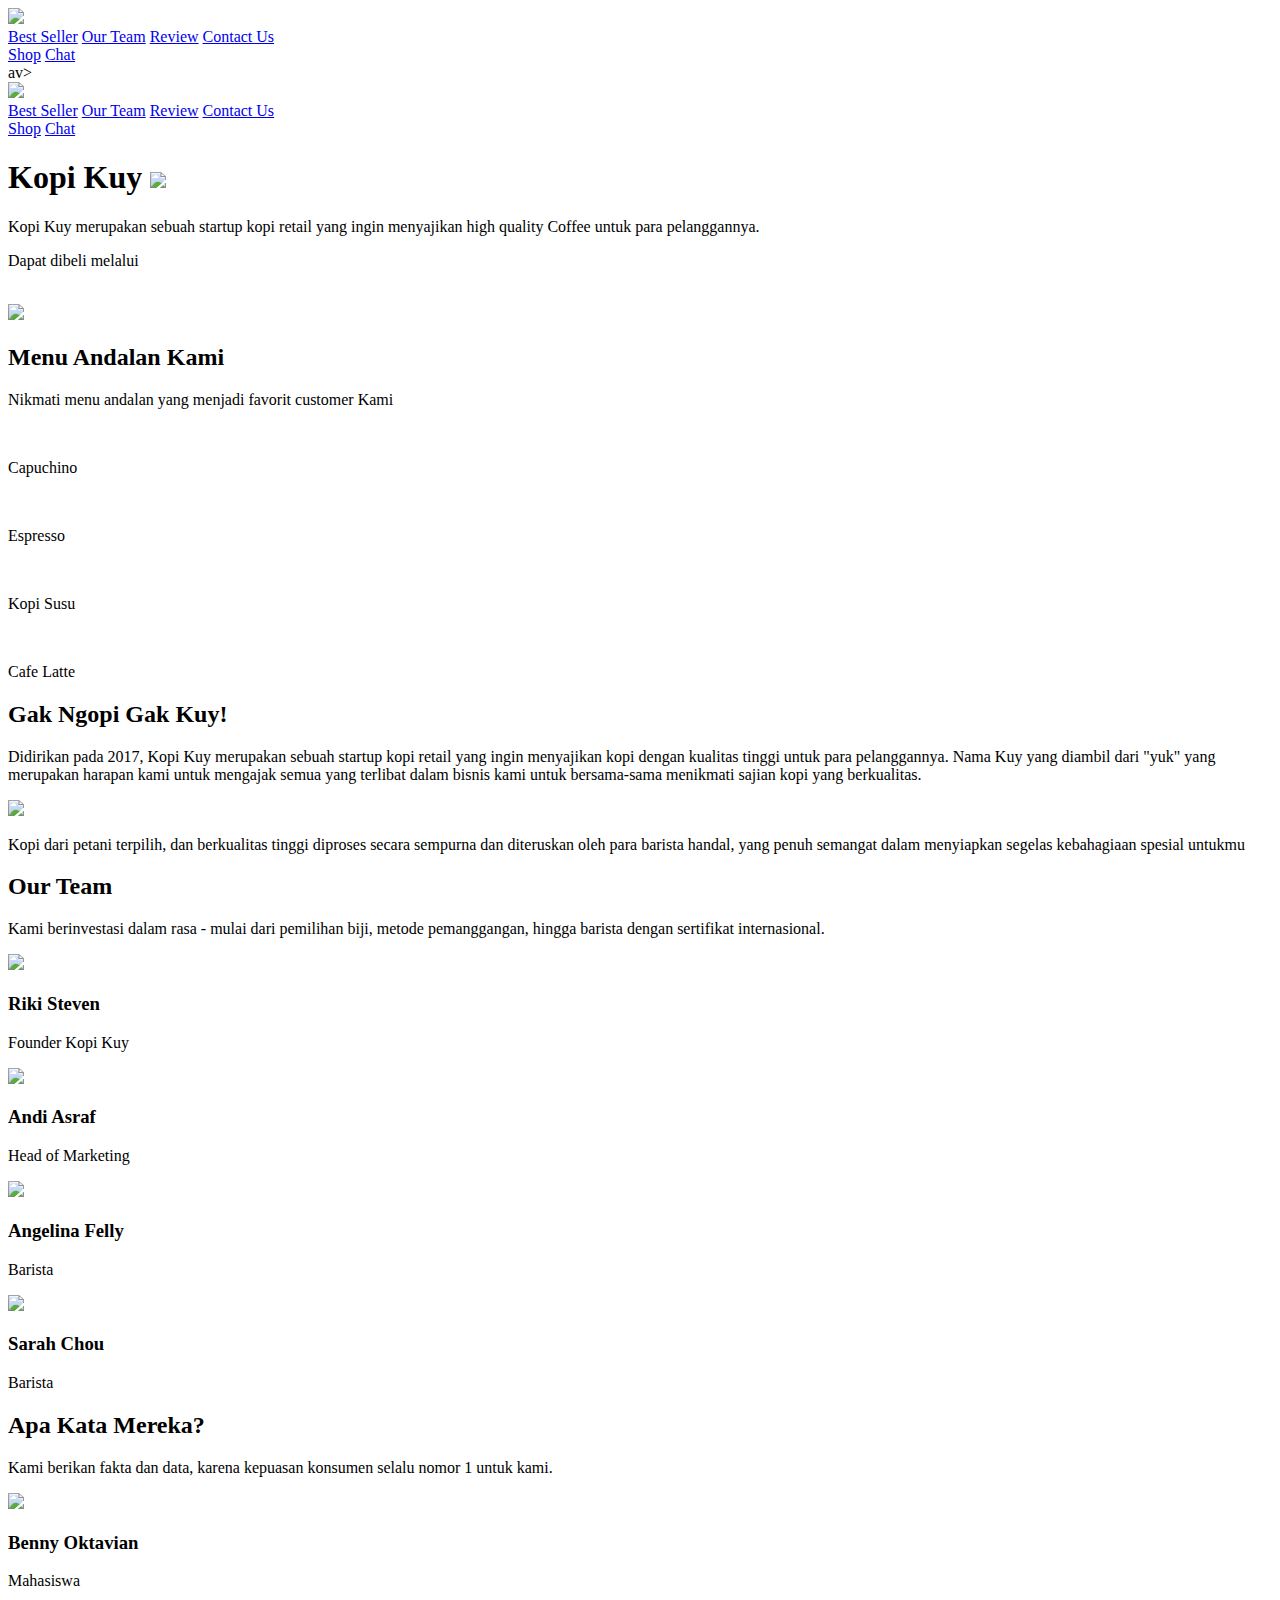
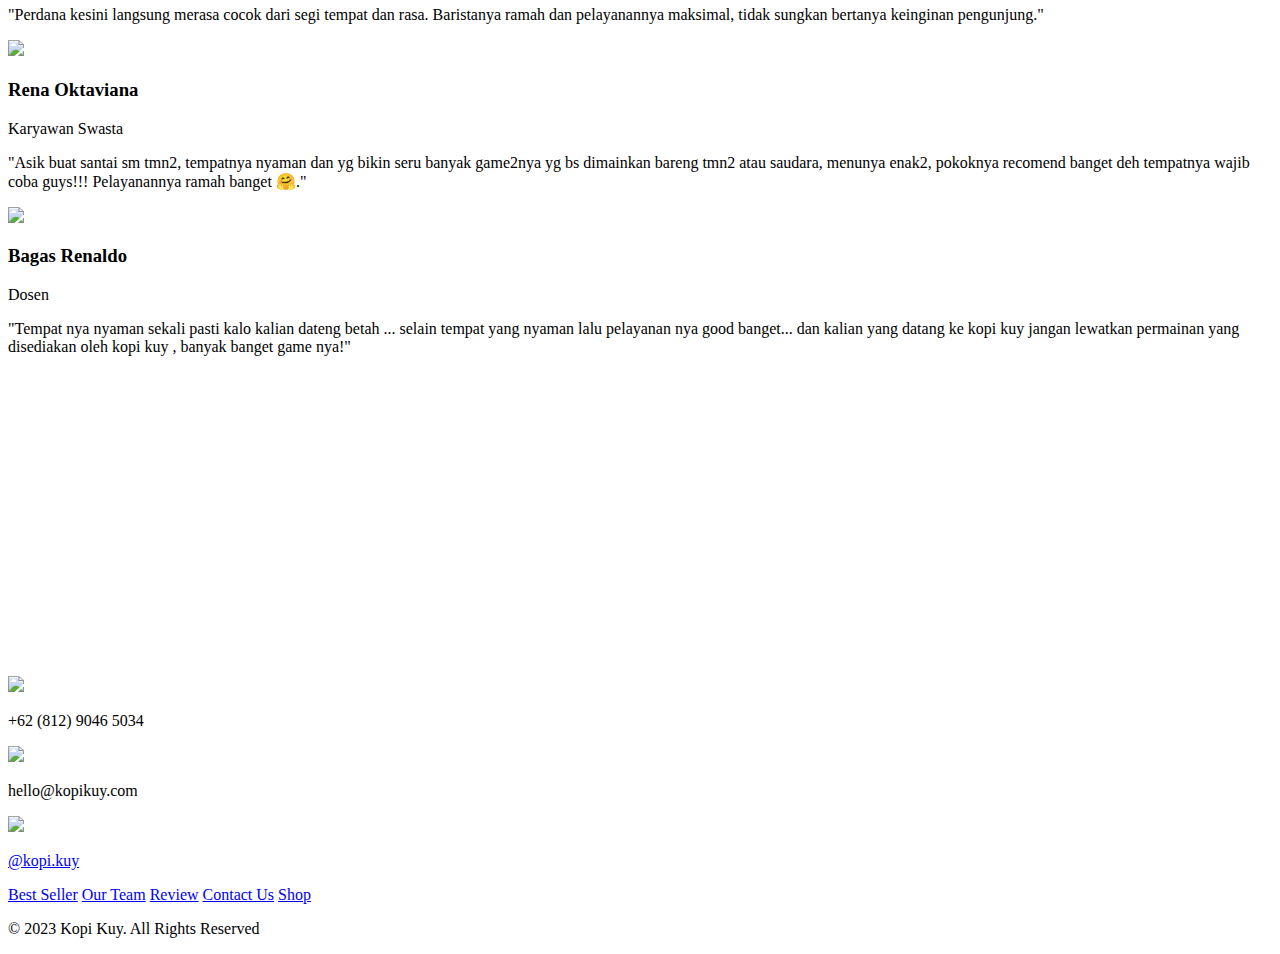
==== index.html @ 54df1206 "Add files via upload" ====
<!DOCTYPE html>
<html lang="id">

<head>
    <meta charset="UTF-8">
    <meta http-equiv="X-UA-Compatible" content="IE=edge">
    <meta name="viewport" content="width=device-width, initial-scale=1.0">
    <link rel="shortcut icon" href="images/favicon.ico" type="image/x-icon">
    <title>Website Kopi Kuy</title>
    <link rel="stylesheet" href="css/style.css">
</head>

<body>
  <div class=""
    <nav>
        <div class="row">
            <img class="logo" src="images/logo/logo_kuy.png">
            <div class="navigasi">
                <a href="#best-seller">Best Seller</a>
                <a href="#our-team">Our Team</a>
                <a href="#review">Review</a>
                <a href="#contact-us">Contact Us</a>
            </div>
            <a class="shop" href="produk.html">Shop</a>
            <a class="chat" href="https://wa.me/nomor_hp_anda_pakai_62" target="_blank">Chat</a>
        </div>
    </nav>
    
</body>
av>

        <div class="row">

            <img class="logo" src="images/logo/logo_kuy.png">
            <div class="navigasi">
                <a href="#best-seller">Best Seller</a>
                <a href="#our-team">Our Team</a>
                <a href="#review">Review</a>
                <a href="#contact-us">Contact Us</a>
            </div>
            <a class="shop" href="produk.html">Shop</a>
            <a class="chat" href="https://wa.me/6281290465033" target="_blank">Chat</a>
        </div>
    </nav>

    <header>
        <div class="row">
            <div class="col-kiri">
                <h1 class="judul-header">Kopi Kuy <img src="images/icon/icon_kopi.svg"></h1>

                <p class="subjudul-header">Kopi Kuy merupakan sebuah startup kopi retail yang ingin menyajikan high
                    quality Coffee untuk para pelanggannya.</p>
                <p class="dapat-dibeli">Dapat dibeli melalui</p>

                <div class="olshop">
                    <img src="images/logo/logo_bukalapak.png" alt="">
                    <img src="images/logo/logo_tokopedia.png" alt="">
                    <img src="images/logo/logo_shopee.png" alt="">
                </div>
            </div>

            <img class="col-kanan" src="images/header/header1.png">
        </div>
    </header>

    <section id="best-seller" class="best-seller">
        <h2 class="judul-best-seller">Menu Andalan Kami</h2>
        <p class="subjudul-best-seller">Nikmati menu andalan yang menjadi favorit customer Kami</p>

        <div class="row">
            <div class="col-produk">
                <img src="images/produk/product_capuchino.jpg" alt="">
                <p class="nama-produk">Capuchino</p>
            </div>
            <div class="col-produk">
                <img src="images/produk/product_espresso.jpg" alt="">
                <p class="nama-produk">Espresso</p>
            </div>
            <div class="col-produk">
                <img src="images/produk/product_kopi_susu.jpg" alt="">
                <p class="nama-produk">Kopi Susu</p>
            </div>
            <div class="col-produk">
                <img src="images/produk/product_latte.jpg" alt="">
                <p class="nama-produk">Cafe Latte</p>
            </div>
        </div>
    </section>

    <section id="about-us" class="about-us">
        <h2 class="judul-about-us">Gak Ngopi Gak Kuy!</h2>
        <p class="tentang-about-us">
            Didirikan pada 2017, Kopi Kuy merupakan sebuah startup kopi retail yang ingin menyajikan kopi
            dengan kualitas tinggi
            untuk para pelanggannya. Nama Kuy yang diambil dari "yuk" yang merupakan harapan kami untuk
            mengajak semua yang terlibat dalam bisnis kami untuk bersama-sama menikmati sajian kopi yang
            berkualitas.
        </p>
        <img src="images/aset_kopi_jumbo.png">
        <p class="penjelasan-about-us">
            Kopi dari petani terpilih, dan berkualitas tinggi diproses secara sempurna dan diteruskan
            oleh para barista handal,
            yang penuh semangat dalam menyiapkan segelas kebahagiaan spesial untukmu
        </p>
    </section>

    <section class="our-team" id="our-team">
        <h2 class="judul-team">Our Team</h2>
        <p class="subjudul-team">Kami berinvestasi dalam rasa - mulai dari pemilihan biji, metode pemanggangan,
            hingga barista dengan sertifikat internasional. </p>

        <div class="row">
            <div class="col-team">
                <img src="images/team/team1.jpg">
                <h3>Riki Steven</h3>
                <p>Founder Kopi Kuy</p>
            </div>
            <div class="col-team">
                <img src="images/team/team2.jpg">
                <h3>Andi Asraf</h3>
                <p>Head of Marketing</p>
            </div>

            <div class="col-team">
                <img src="images/team/team3.jpg">
                <h3>Angelina Felly</h3>
                <p>Barista</p>
            </div>

            <div class="col-team">
                <img src="images/team/team4.jpg">
                <h3>Sarah Chou</h3>
                <p>Barista</p>
            </div>
        </div>
    </section>

    <section id="review" class="review">
        <h2 class="judul-review">Apa Kata Mereka?</h2>

        <p class="subjudul-review">Kami berikan fakta dan data, karena kepuasan konsumen selalu nomor 1 untuk kami.</p>

        <div class="row">
            <div class="col-review ">
                <div class="profile">
                    <img src="images/customer/customer1.jpg">
                    <div class="nama-profile">
                        <h3>Benny Oktavian</h3>
                        <p>Mahasiswa</p>
                    </div>
                </div>
                <p class="testimoni">"Perdana kesini langsung merasa cocok dari segi tempat dan rasa. Baristanya ramah
                    dan pelayanannya maksimal, tidak sungkan bertanya keinginan pengunjung."</p>
            </div>
            <div class="col-review">
                <div class="profile">
                    <img src="images/customer/customer2.jpg">
                    <div class="nama-profile">
                        <h3>Rena Oktaviana</h3>
                        <p>Karyawan Swasta</p>
                    </div>
                </div>
                <p class="testimoni">"Asik buat santai sm tmn2, tempatnya nyaman dan yg bikin seru banyak game2nya yg bs
                    dimainkan bareng tmn2 atau saudara, menunya enak2, pokoknya recomend banget deh
                    tempatnya wajib coba guys!!! Pelayanannya ramah banget 🤗."</p>
            </div>
            <div class="col-review">
                <div class="profile">
                    <img src="images/customer/customer3.jpg">
                    <div class="nama-profile">
                        <h3>Bagas Renaldo</h3>
                        <p>Dosen</p>
                    </div>
                </div>
                <p class="testimoni">"Tempat nya nyaman sekali pasti kalo kalian dateng betah ... selain tempat yang
                    nyaman lalu pelayanan nya good banget... dan kalian yang datang ke kopi kuy jangan
                    lewatkan permainan yang disediakan oleh kopi kuy , banyak banget game nya!"</p>
            </div>
        </div>
    </section>

    <section class="contact-us" id="contact-us">
        <iframe
            src="https://www.google.com/maps/embed?pb=!1m14!1m8!1m3!1d7932.741866032694!2d106.668581!3d-6.214715!3m2!1i1024!2i768!4f13.1!3m3!1m2!1s0x2e69f9912c7f297b%3A0xe5a3a671dae861ab!2sKopi%20kuy!5e0!3m2!1sid!2sid!4v1680617229460!5m2!1sid!2sid"
            width="100%" height="300" style="border:0;" allowfullscreen="" loading="lazy"
            referrerpolicy="no-referrer-when-downgrade"></iframe>
        <div class="row">
            <div class="col-kontak">
                <img src="images/icon/icon_phone.png">
                <p>+62 (812) 9046 5034</p>
            </div>
            <div class="col-kontak">
                <img src="images/icon/icon_mail.png">
                <p>hello@kopikuy.com</p>
            </div>
            <div class="col-kontak">
                <img src="images/icon/icon_instagram.png">
                <a href="https://instagram.com" role="button">
                    <p>@kopi.kuy</p>
                </a>
            </div>
        </div>
    </section>

    <footer>
        <div class="row">
            <div class="navigasi">
                <a href="#best-seller">Best Seller</a>
                <a href="#our-team">Our Team</a>
                <a href="#review">Review</a>
                <a href="#contact-us">Contact Us</a>
                <a href="produk.html">Shop</a>
            </div>
            <p class="copyright">© 2023 Kopi Kuy. All Rights Reserved</p>
        </div>
    </footer>



</html>
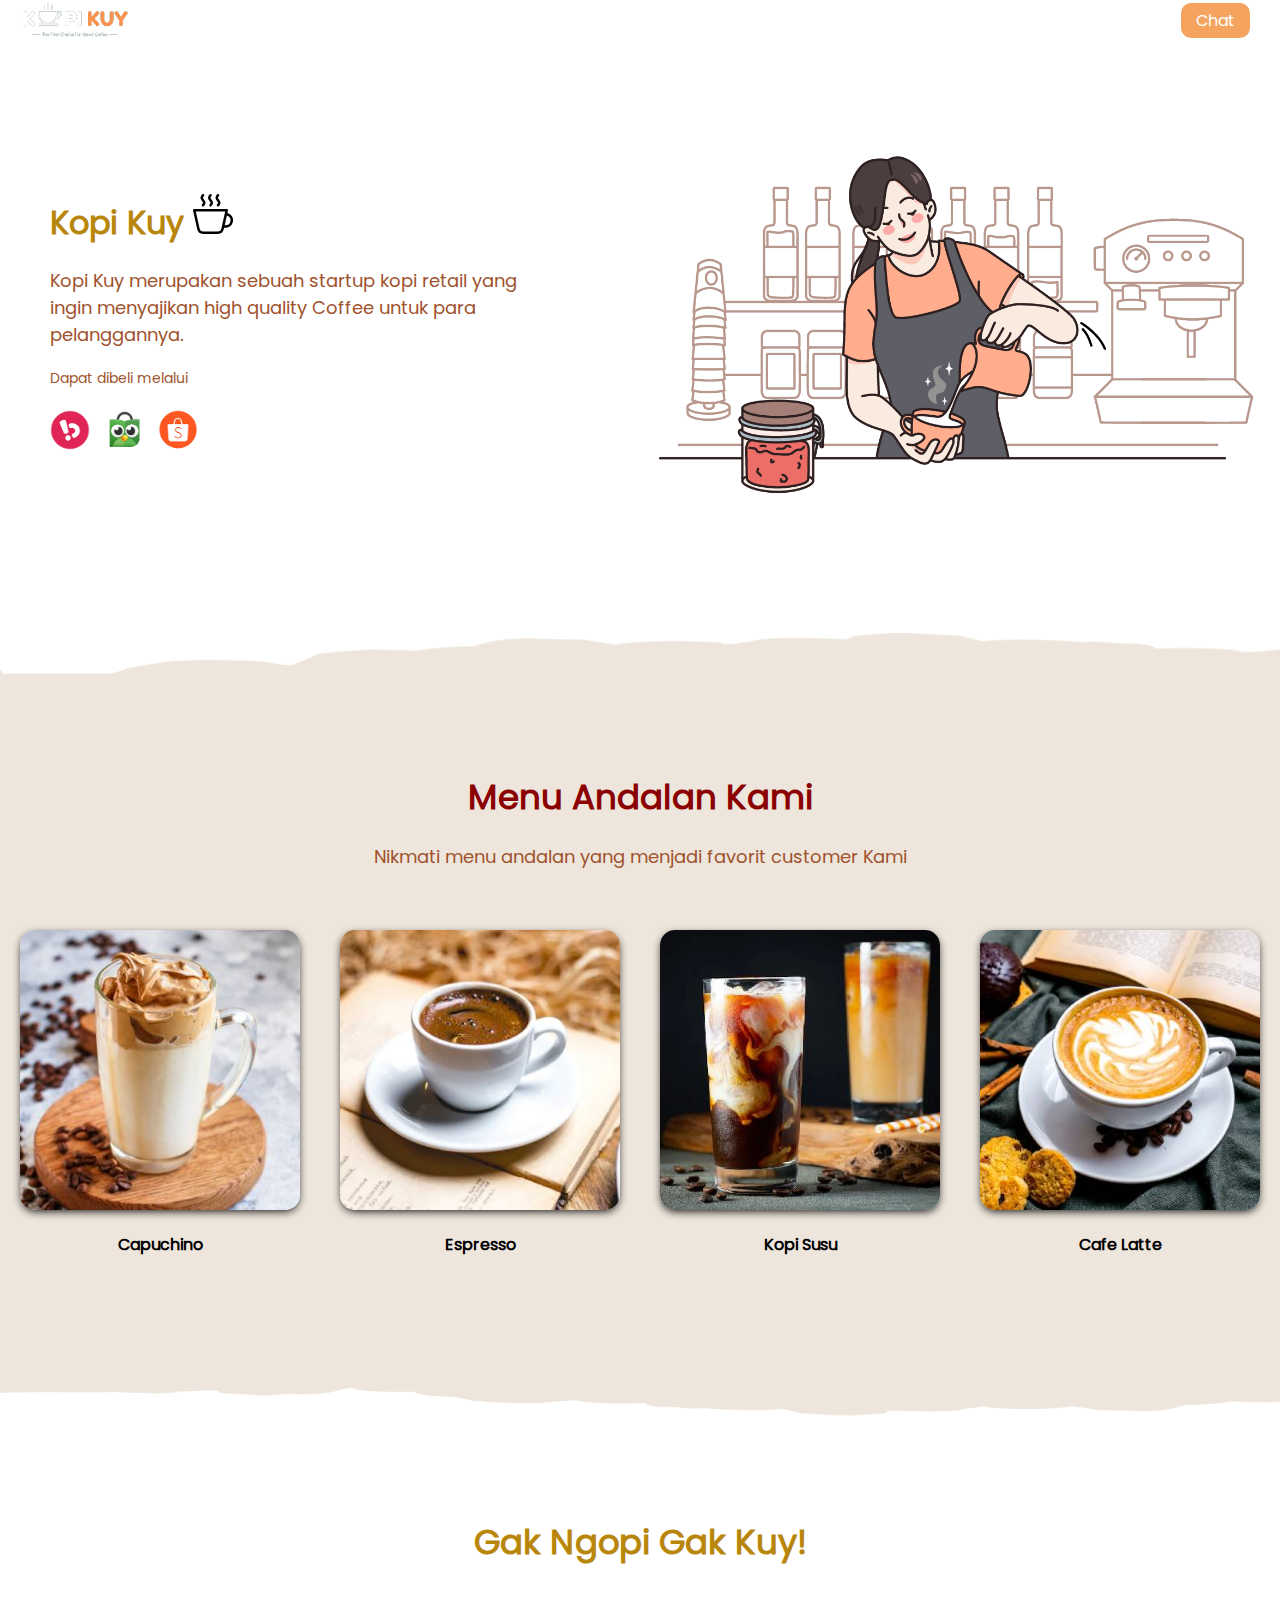
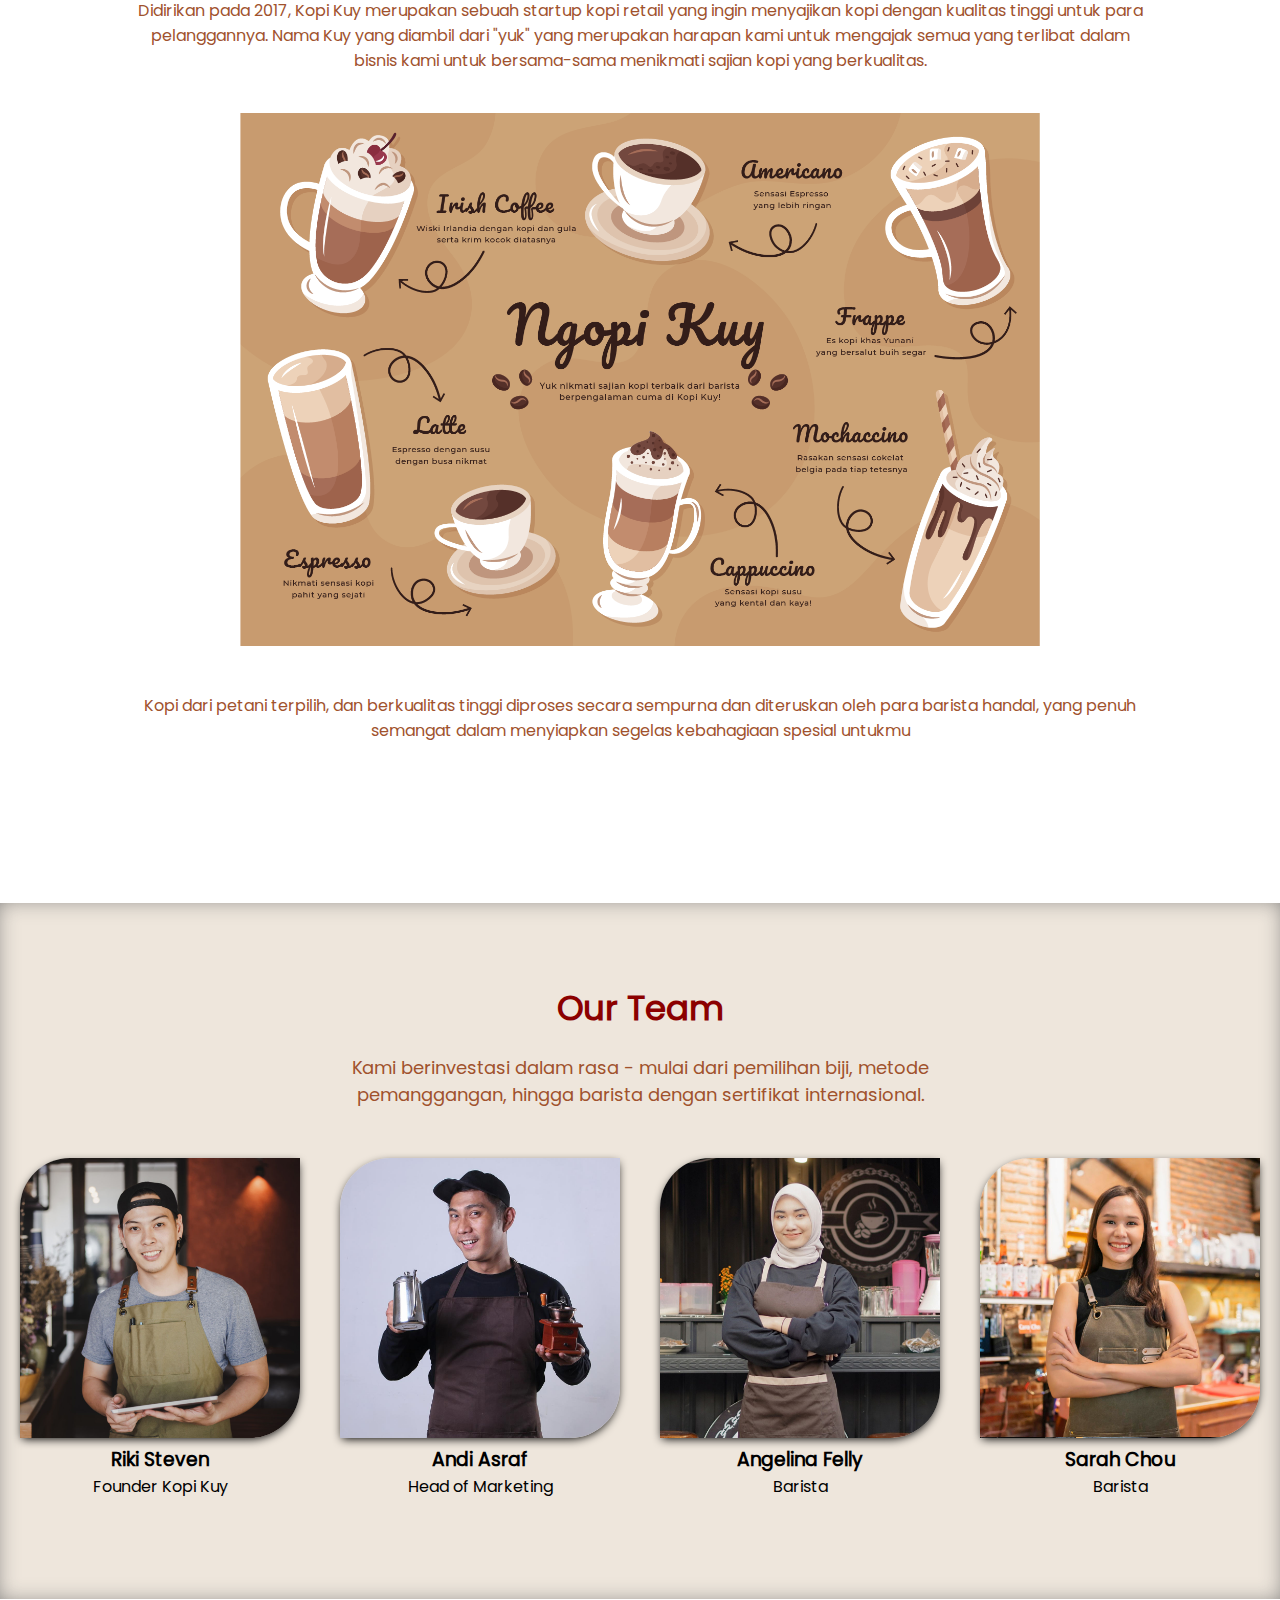
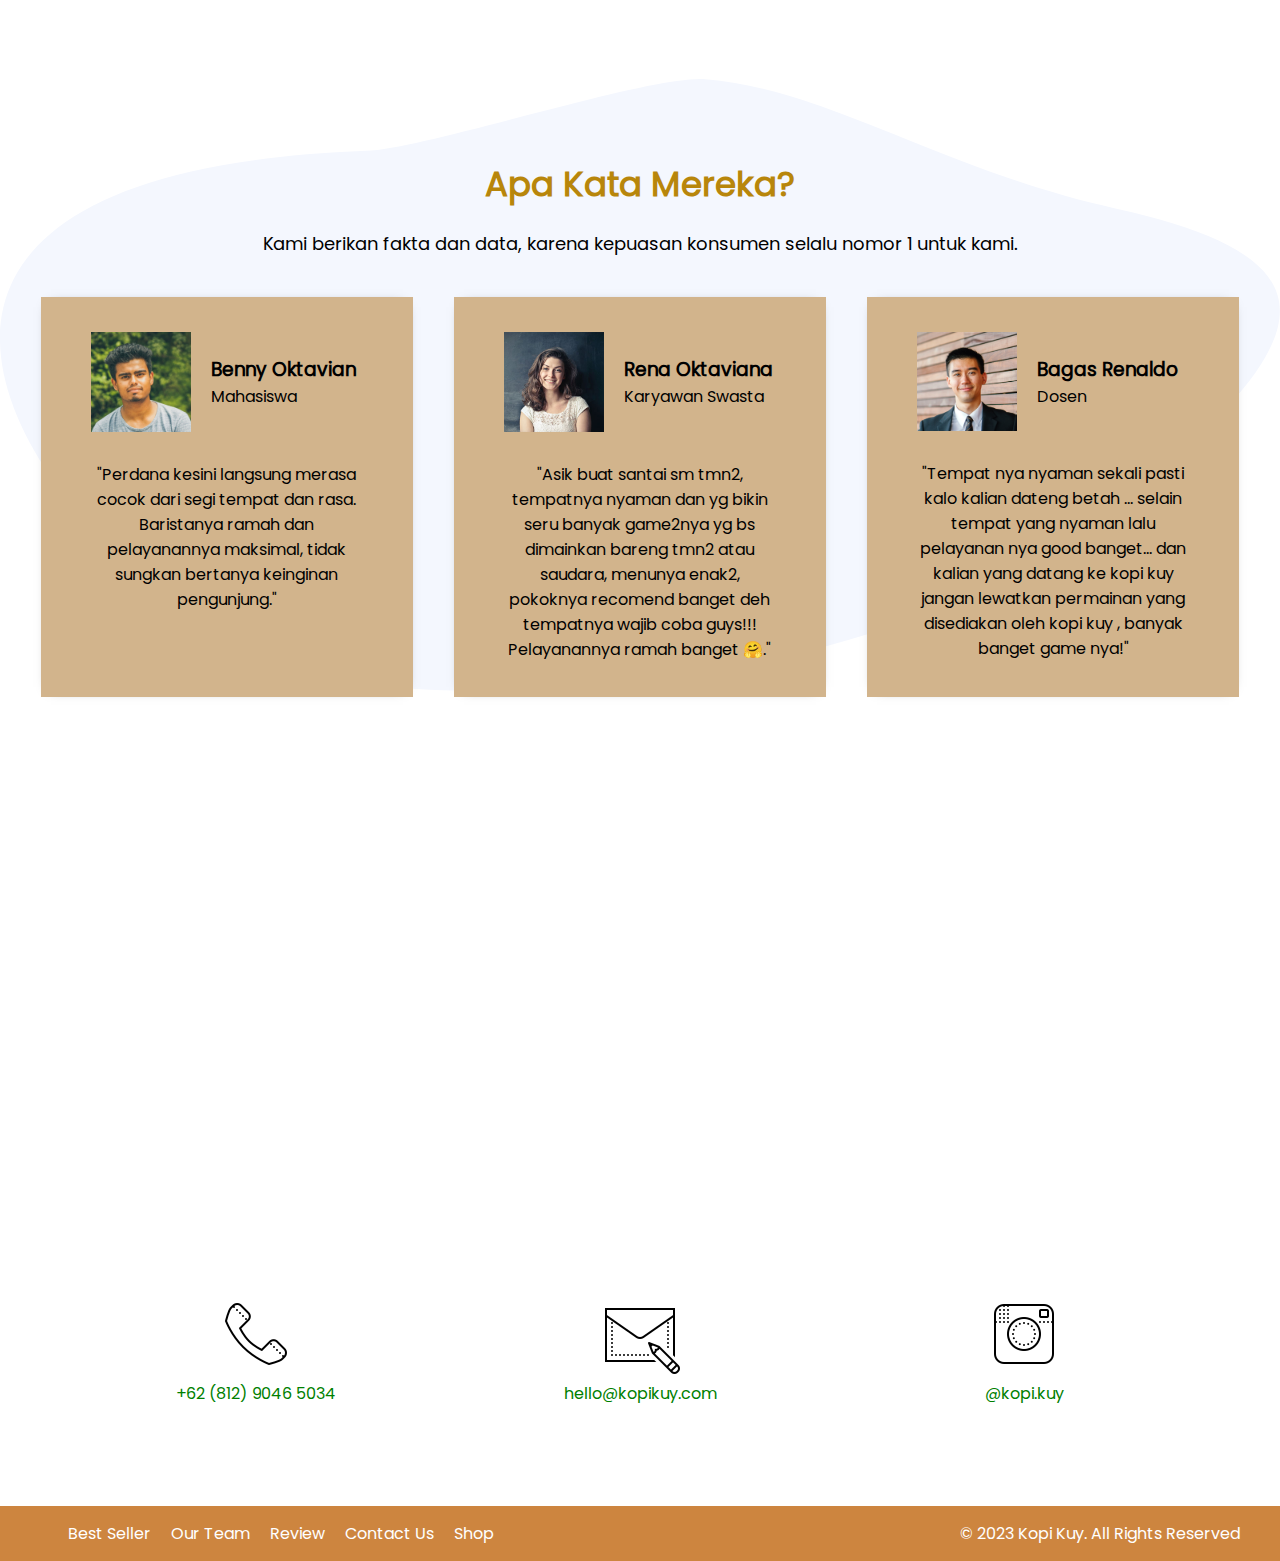
==== commit ed6fa213: "Update index.html" ====
--- a/index.html
+++ b/index.html
@@ -25,23 +25,6 @@
             <a class="chat" href="https://wa.me/nomor_hp_anda_pakai_62" target="_blank">Chat</a>
         </div>
     </nav>
-    
-</body>
-av>
-
-        <div class="row">
-
-            <img class="logo" src="images/logo/logo_kuy.png">
-            <div class="navigasi">
-                <a href="#best-seller">Best Seller</a>
-                <a href="#our-team">Our Team</a>
-                <a href="#review">Review</a>
-                <a href="#contact-us">Contact Us</a>
-            </div>
-            <a class="shop" href="produk.html">Shop</a>
-            <a class="chat" href="https://wa.me/6281290465033" target="_blank">Chat</a>
-        </div>
-    </nav>
 
     <header>
         <div class="row">
@@ -66,25 +49,24 @@
     <section id="best-seller" class="best-seller">
         <h2 class="judul-best-seller">Menu Andalan Kami</h2>
         <p class="subjudul-best-seller">Nikmati menu andalan yang menjadi favorit customer Kami</p>
-
-        <div class="row">
-            <div class="col-produk">
-                <img src="images/produk/product_capuchino.jpg" alt="">
-                <p class="nama-produk">Capuchino</p>
-            </div>
-            <div class="col-produk">
-                <img src="images/produk/product_espresso.jpg" alt="">
-                <p class="nama-produk">Espresso</p>
-            </div>
-            <div class="col-produk">
-                <img src="images/produk/product_kopi_susu.jpg" alt="">
-                <p class="nama-produk">Kopi Susu</p>
-            </div>
-            <div class="col-produk">
-                <img src="images/produk/product_latte.jpg" alt="">
-                <p class="nama-produk">Cafe Latte</p>
-            </div>
-        </div>
+    
+        <div class="row">
+        <div class="col-produk">
+           <img src="images/produk/product_capuchino.jpg" alt="">
+           <p class="nama-produk">Capuchino</p>
+         </div>
+         <div class="col-produk">
+           <img src="images/produk/product_espresso.jpg" alt="">
+           <p class="nama-produk">Espresso</p>
+         </div>
+         <div class="col-produk">
+           <img src="images/produk/product_kopi_susu.jpg" alt="">
+           <p class="nama-produk">Kopi Susu</p>
+         </div>
+         <div class="col-produk">
+           <img src="images/produk/product_latte.jpg" alt="">
+           <p class="nama-produk">Cafe Latte</p>
+         </div>
     </section>
 
     <section id="about-us" class="about-us">
@@ -217,4 +199,4 @@
 
 
 
-</html>+</html>
--- a/css/style.css
+++ b/css/style.css
@@ -0,0 +1,480 @@
+/* Pengaturan Global */
+
+/* Mendaftarkan font ke dalam CSS, dan memberi nama family */
+@font-face {
+   font-family: 'Poppins';
+   src: url(../fonts/poppins.woff2);
+}
+
+* {
+   box-sizing: border-box;
+   margin: 0;
+   padding: 0;
+}
+
+html {
+   /* agar scroll ketika klik pada navigasi menjadi halus */
+   scroll-behavior: smooth;
+}
+
+body {
+   /* mendaftarkan semua teks pada body menjadi family Poppins */
+   font-family: 'Poppins';
+}
+
+a {
+   /* menghilangkan garis bawah pada link */
+   text-decoration: none;
+
+   /* menghilangkan warna bawaan pada link */
+   color: unset;
+}
+
+h2 {
+   /* mengatur ukuran huruf ke 34 pixel */
+   font-size: 34px;
+}
+
+img {
+   /* 
+      mengatur agar semua elemen img memiliki panjang maksimal 100% agar
+      tidak besar gambar tidak melebihi layar ataupun pembungkus
+   */
+   max-width: 100%;
+}
+
+/* Navigasi */
+
+nav {
+   /* background-color mengatur warna latar belakang */
+   background-color: peru;
+
+   /* penulisan 2 background-color seperti ini akan mengabaikan penulisan sebelumnya */
+   background-color: #CD853F;
+
+   /* box-shadow membuat efek bayangan */
+   box-shadow: 0 3px 7px -2px #000;
+
+   /* width mengatur panjang elemen */
+   width: 100%;
+   padding-top: 10px;
+   padding-bottom: 10px;
+
+   /* position mengatur posisi elemen, static untuk biasa, fixed untuk efek menempel */
+   position: fixed;
+
+   /* Nilai z-index semakin besar, maka elemen akan semakin di depan */
+   z-index: 500;
+}
+
+/* 
+   PERHATIKAN bahwa dalam mengatur elemen, nama elemen langsung ditulis
+   sedangkan untuk mengatur class, dibutuhkan tanda titik (.) terlebih dulu
+   img {} berarti elemen dengan tag img, 
+   sedangkan .img artinya elemen dengan kelas img   
+*/
+
+.row {
+   /* 
+      display: flex memiliki pengaturan yang dapat mengatur agar elemen
+      di dalamnya memiliki ukuran yang fleksibel
+   */
+   display: flex;
+
+   /* 
+      align-items: center mengatur elemen di dalamnya rata tengah vertikal
+   */
+   align-items: center;
+
+   /* 
+      justify-content: center mengatur elemen di dalamnya rata tengah horizontal
+   */
+   justify-content: center;
+
+   /* 
+      flex-wrap: wrap mengatur agar jika panjang elemen berlebih, maka elemen
+      akan otomatis diletakan di baris baru
+   */
+   flex-wrap: wrap;
+}
+
+section {
+   /* text-align mengatur rata tulisan, bisa bernilai: left, right, center, justify */
+   text-align: center;
+}
+
+.logo {
+   /* height mengatur tinggi elemen */
+   height: 40px;
+   margin-left: 20px;
+}
+
+.navigasi {
+   margin-left: auto;
+   margin-right: 15px;
+}
+
+.navigasi a,
+.shop {
+   color: #fff;
+   padding-left: 8px;
+   padding-right: 8px;
+}
+
+.shop {
+   margin-right: 100px;
+}
+
+.chat {
+   margin-right: 30px;
+   background-color: rgb(244, 164, 95);
+   color: #fff;
+   padding-top: 5px;
+   padding-right: 15px;
+   padding-bottom: 5px;
+   padding-left: 15px;
+   border-radius: 10px;
+}
+
+
+/* HEADER */
+
+
+header,
+section {
+   /*
+    padding mengatur jarak ke dalam
+    pada padding dan margin ditambahkan top / right / bottom / top 
+    untuk mengatur jarak masing-masing 
+   */
+   padding-top: 80px;
+   padding-bottom: 80px;
+
+   /* margin mengatur jarak ke luar */
+   margin-bottom: 80px;
+}
+
+/* penulisan CSS dapat digabung dengan beberapa elemen */
+.col-kiri,
+.col-kanan {
+   /* width mengatur panjang elemen. 50% artinya setengah ukuran pembungkus */
+   width:50%;
+}
+
+.col-kiri {
+   padding-left: 50px;
+   padding-right: 120px;
+}
+
+.judul-header {
+   margin-bottom: 20px;
+   color: darkgoldenrod
+}
+
+.subjudul-header {
+   /* font-size digunakan untuk mengatur ukuran huruf */
+   font-size: 18px;
+   color: sienna
+}
+
+.dapat-dibeli {
+   margin-top: 20px;
+   margin-bottom: 20px;
+   font-size: 14px;
+   color: sienna
+}
+
+.olshop img {
+   width: 40px;
+
+   /* height digunakan untuk mengatur tinggi elemen */
+   height: auto;
+   margin-right: 10px;
+}
+
+/* Best Seller */
+
+.best-seller {
+   position: relative;
+
+   /* background-color mengatur warna latar belakang elemen */
+   background-color: #EEE6DC;
+}
+
+/* 
+terkait position, after, dan before memerlukan pemahaman mendalam
+terkait layout pada CSS untuk dapat memahami secara penuh 
+*/
+
+.best-seller::before,
+.best-seller::after {
+   position: absolute;
+   content: "";
+   width: 100%;
+   height: 76px;
+
+   /* background-image untuk menambahkan gambar sebagai background */
+   background-image: url(../images/garis-atas.png);
+
+   /*background-size agar gambar latar menyesuaikan tinggi / panjang elemen */
+   background-size: cover;
+
+   top: -60px;
+   left: 0;
+}
+
+.best-seller::after {
+   height: 60px;
+   background-image: url(../images/garis-bawah.png);
+   top: unset;
+   bottom: -60px;
+}
+
+.judul-best-seller {
+   margin-bottom: 20px;
+   color: darkred
+}
+
+.subjudul-best-seller {
+   font-size: 18px;
+   margin-bottom: 40px;
+   color: sienna
+}
+
+.col-produk {
+   /* 
+      Penulisan padding dan margin seperti padding:20px ini penulisan singkat 
+      yang berarti top, right, bottom, left nilainya sama, yaitu 20px 
+   */
+   padding: 20px;
+   width: 25%;
+}
+
+.col-produk img {
+   /* transition membuat animasi transisi dari perubahan style, 0.3s berarti 0.3 detik */
+   transition: all 0.3s ease;
+
+   /* border-radius  Membuat sudut membulat */
+   border-radius: 15px;
+
+   /* box-shadow membuat efek bayangan */
+   box-shadow: 0 3px 10px -2px #000;
+}
+
+/* :hover akan dijalankan saat mouse ada di atas elemen */
+.col-produk img:hover {
+
+   /* membuat transformasi, bisa berupa scale(1.05), rotate(180deg), translateY(-50px), dsb */
+   transform: scale(0.9);
+   border-radius: 50%;
+}
+
+.nama-produk {
+   margin-top: 15px;
+   font-weight: bold;
+}
+
+/* About US */
+
+.about-us {
+   /* max-width: 80%; mengatur panjang maksimal elemen tidak boleh melebihi 80% layar */
+   max-width: 80%;
+
+   /* margin-left dan margin-right auto akan membuat posisi elemen berada di tengah */
+   margin-left: auto;
+   margin-right: auto;
+}
+
+.judul-about-us {
+   margin-bottom: 30px;
+   color: darkgoldenrod
+}
+
+/* 
+   penulisan .about-us img {} berarti mengatur elemen img 
+   yang ada di dalam elemen dengan kelas about-us 
+   harap perhatikan .about-us dan image dipisahkan spasi
+   penulisan class diawali titik (.) penulisan elemen tidak
+*/
+.about-us img {
+   /* 
+      Penulisan width: 800px dan max-width: 100% mengatur agar
+      elemen memiliki panjang 800px namun tidak boleh melebihi 100% ukuran layar
+   */
+   width: 800px;
+   max-width: 100%;
+}
+
+.tentang-about-us {
+   margin-bottom: 40px;
+   color: sienna
+}
+
+.penjelasan-about-us {
+   margin-top: 40px;
+   color: sienna
+}
+
+/* OUR TEAM */
+
+.our-team {
+   background-color: #EEE6DC;
+   box-shadow: inset 0px 0px 23px -6px #707070;
+}
+
+.judul-team {
+   margin-bottom: 20px;
+   color: darkred
+}
+
+.subjudul-team {
+   margin-bottom: 30px;
+   font-size: 18px;
+   width: 800px;
+   max-width: 50%;
+   margin-left: auto;
+   margin-right: auto;
+   color: sienna
+}
+
+.col-team {
+   width: 25%;
+   padding: 20px;
+}
+
+.col-team img {
+   box-shadow: 0 3px 10px -2px #000;
+   border-radius: 50px 0px 50px 0px;
+}
+
+/* REVIEW */
+
+.review {
+   background-image: url(../images/bg-review.svg);
+   /* 
+      background-size: contain;
+      membuat gambar latar belakang tidak terpotong
+   */
+   background-size: contain;
+
+   /* 
+      background-repeat: no-repeat;
+      membuat gambar latar belakang tidak diulang (duplikat)
+   */
+   background-repeat: no-repeat;
+   padding-left: 20px;
+   padding-right: 20px;
+}
+
+.judul-review {
+   margin-bottom: 20px;
+   color: darkgoldenrod
+}
+
+.subjudul-review {
+   margin-bottom: 40px;
+   font-size: 18px;
+}
+
+.review .row {
+   justify-content: space-around;
+   /* align-items: stretch; membuat tinggi elemen di dalam .review .row seragam */
+   align-items: stretch;
+}
+
+.col-review {
+   width: 30%;
+   padding: 35px 50px;
+   box-shadow: 0px 0px 12px -10px #000;
+   background-color: #D2B48C;
+}
+
+.profile {
+   display: flex;
+   margin-bottom: 30px;
+   align-items: center;
+}
+
+/* mengatur elemen img yang ada di dalam class(.) profile */
+.profile img {
+   width: 100px;
+   margin-right: 20px;
+}
+
+.profile .nama-profile {
+   text-align: left;
+}
+
+/* CONTACT US */
+.contact-us {
+   margin-bottom: 20px;
+}
+
+.col-kontak {
+   width: 30%;
+   margin-top: 50px;
+   /* color mengatur warna tulisan */
+   color: green;
+}
+
+/* FOOTER */
+
+footer {
+   background-color: #CD853F;
+   padding-top: 15px;
+   padding-bottom: 15px;
+   color: #fff;
+   padding-right: 40px;
+   padding-left: 40px;
+}
+
+footer .navigasi {
+   margin-left: 20px;
+   margin-right: auto;
+}
+
+@media (max-width:800px) {
+
+   h1 {
+      color: burlywood;
+   }
+
+   .navigasi {
+      display: none;
+   }
+
+   .logo {
+      margin-right: auto;
+   }
+
+   .shop {
+      margin-right: 20px;
+   }
+
+   .col-kiri {
+      padding-left: 20px;
+      padding-right: 20px;
+      text-align: center;
+      padding-top: 40px;
+   }
+
+   .col-kiri,
+   .col-kanan {
+      width: 100%;
+   }
+
+   .col-produk,
+   .col-team {
+      width: 50%;
+   }
+
+   .col-review {
+      width: 100%;
+      margin-bottom: 40px;
+   }
+
+   .col-kontak {
+      width: 50%;
+   }
+
+}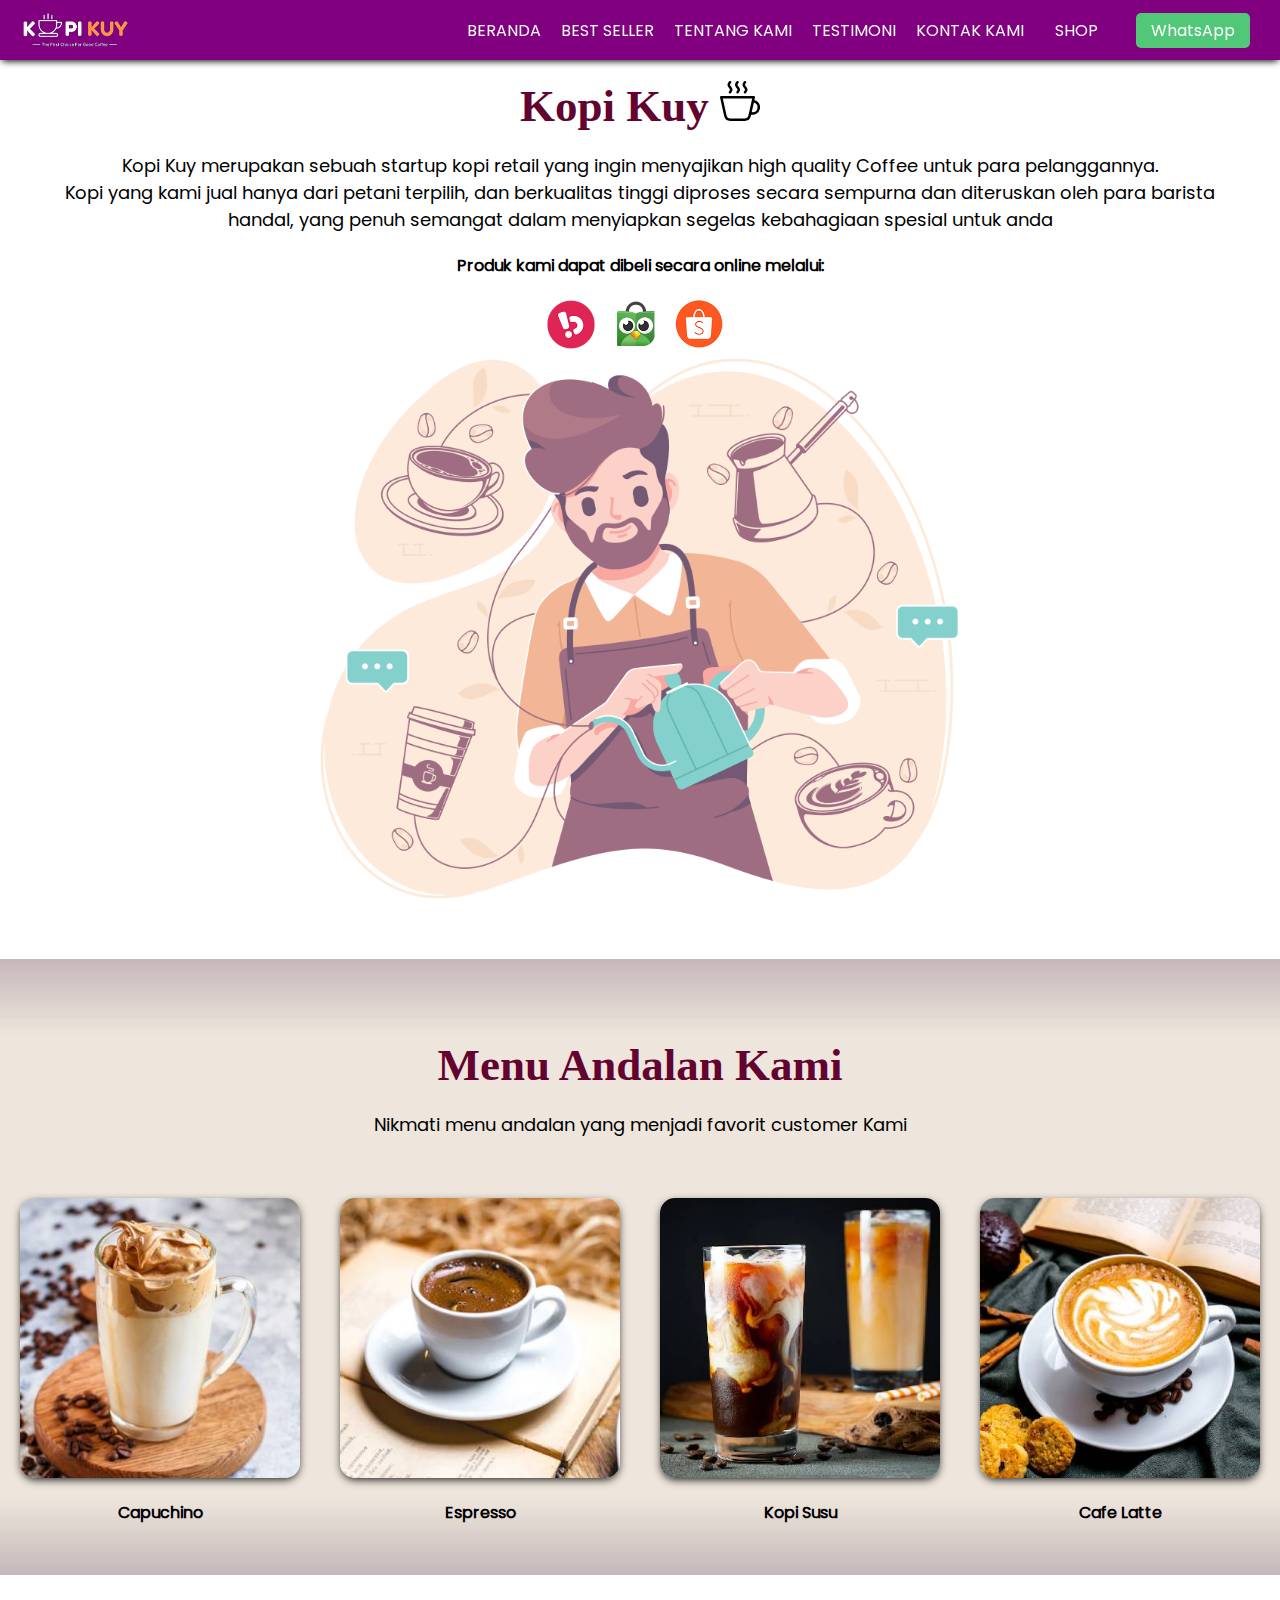
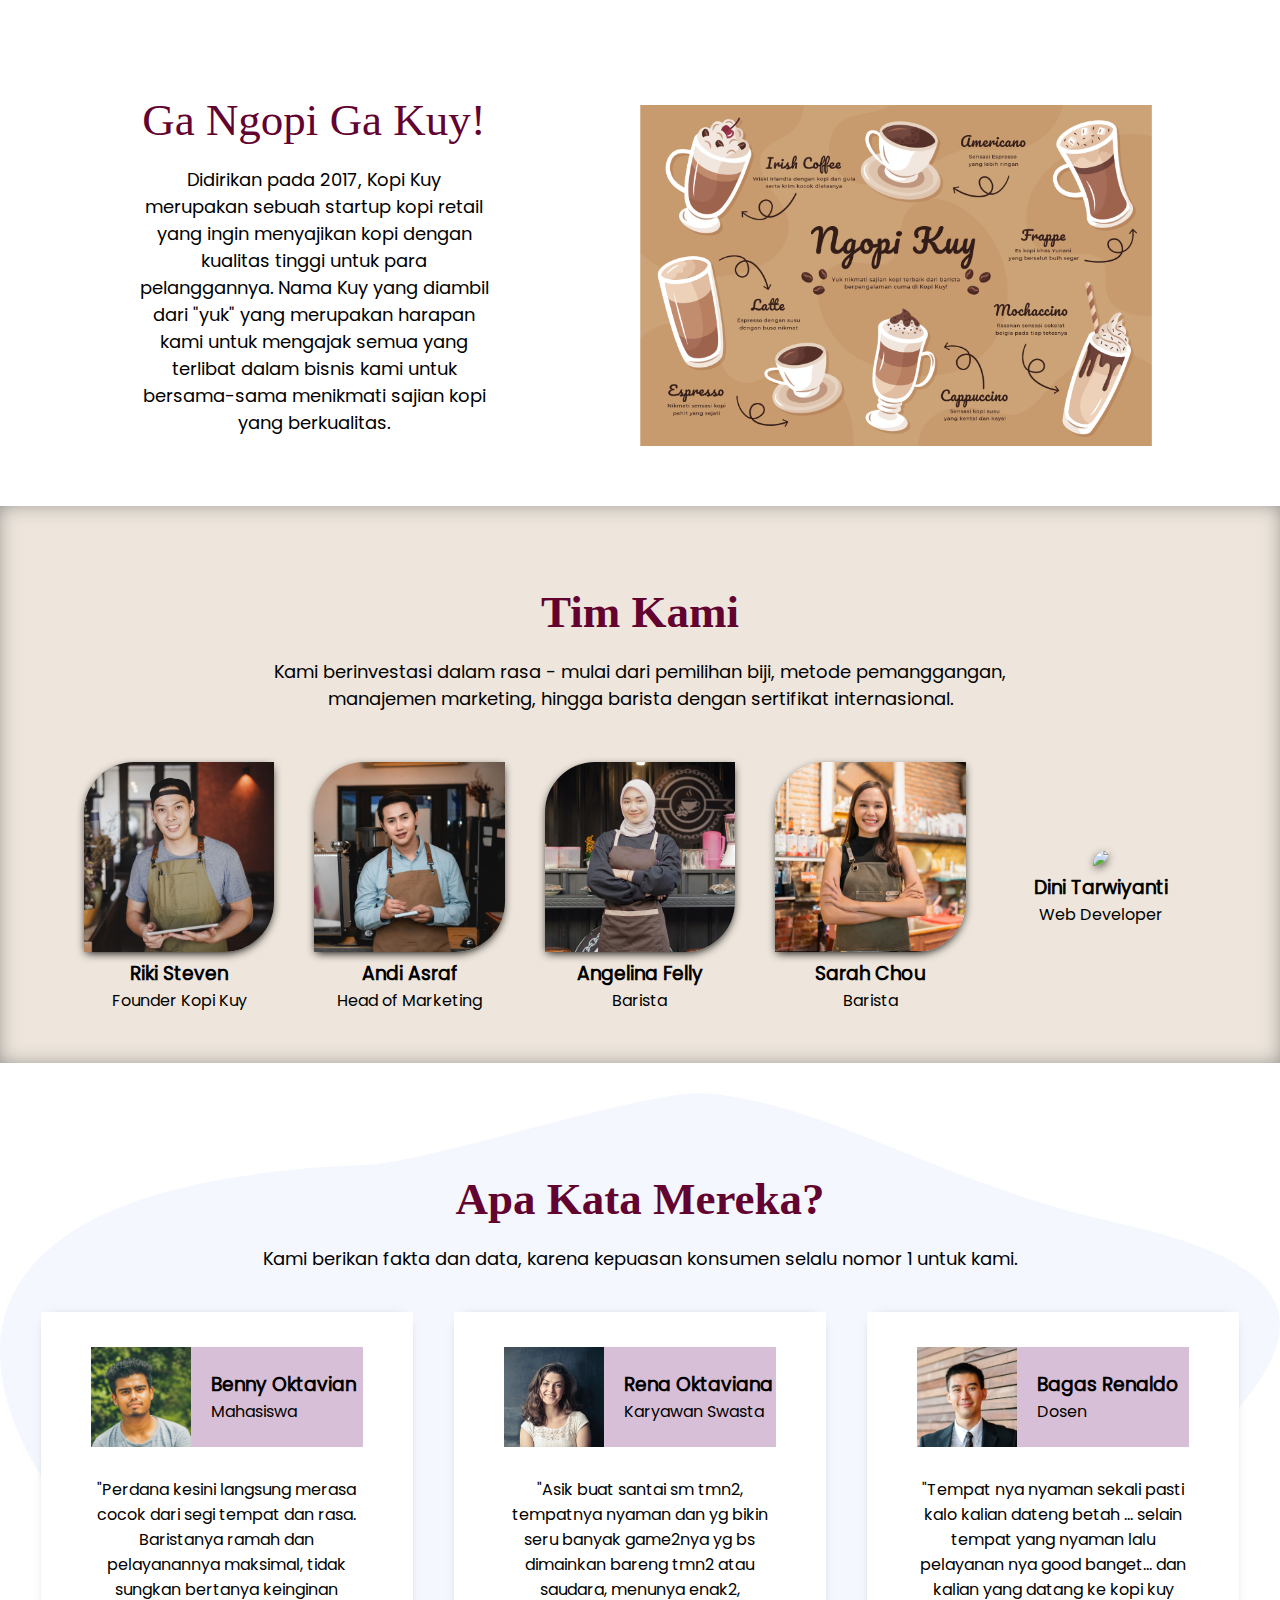
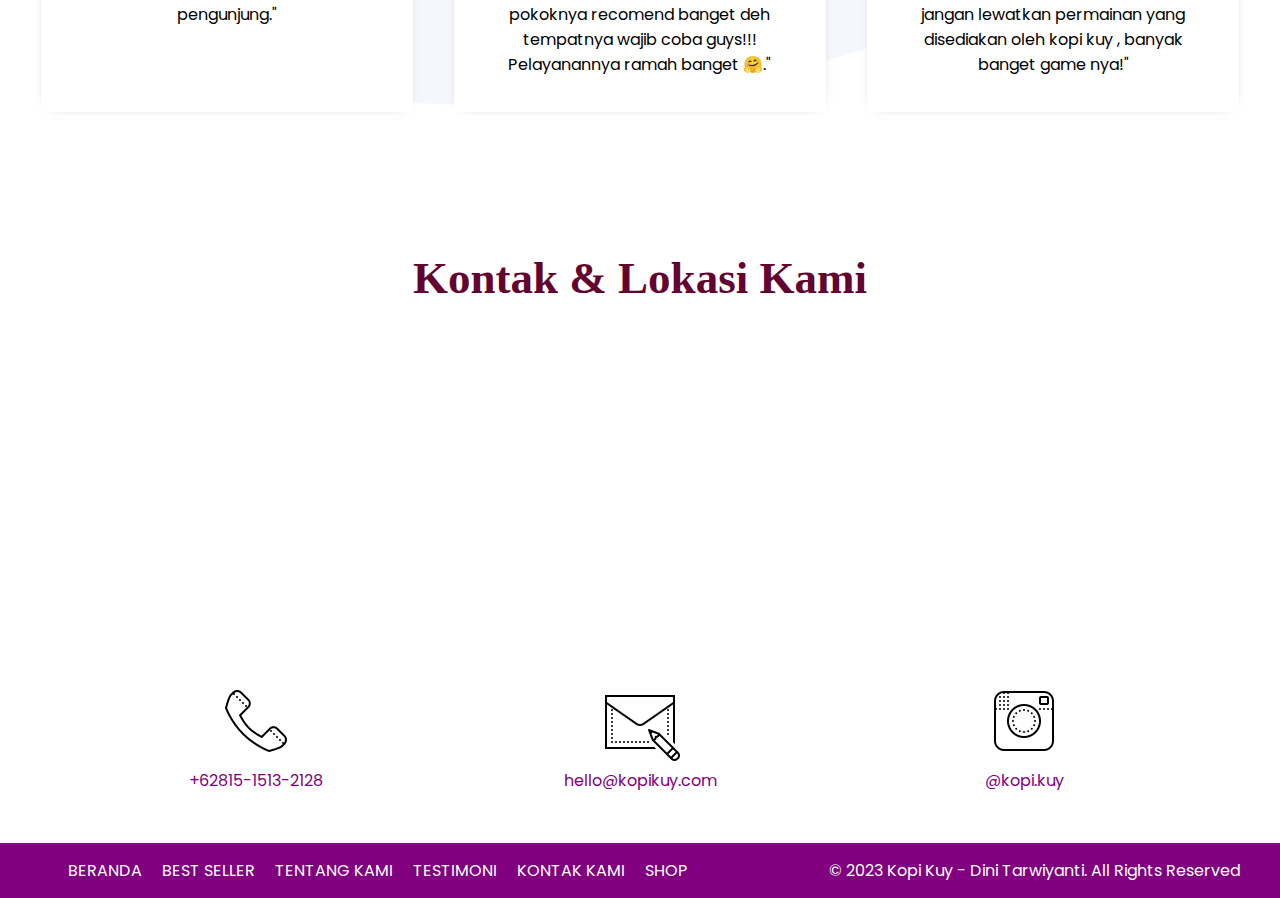
==== commit c6adcc99: "Add files via upload" ====
--- a/index.html
+++ b/index.html
@@ -6,34 +6,36 @@
     <meta http-equiv="X-UA-Compatible" content="IE=edge">
     <meta name="viewport" content="width=device-width, initial-scale=1.0">
     <link rel="shortcut icon" href="images/favicon.ico" type="image/x-icon">
-    <title>Website Kopi Kuy</title>
+    <title>Kopi Kuy Official</title>
     <link rel="stylesheet" href="css/style.css">
 </head>
 
 <body>
-  <div class=""
     <nav>
         <div class="row">
             <img class="logo" src="images/logo/logo_kuy.png">
             <div class="navigasi">
-                <a href="#best-seller">Best Seller</a>
-                <a href="#our-team">Our Team</a>
-                <a href="#review">Review</a>
-                <a href="#contact-us">Contact Us</a>
-            </div>
-            <a class="shop" href="produk.html">Shop</a>
-            <a class="chat" href="https://wa.me/nomor_hp_anda_pakai_62" target="_blank">Chat</a>
+                <a href="#">BERANDA</a>
+                <a href="#best-seller">BEST SELLER</a>
+                <a href="#our-team">TENTANG KAMI</a>
+                <a href="#review">TESTIMONI</a>
+                <a href="#contact-us">KONTAK KAMI</a>
+            </div>
+            <a class="shop" href="produk2.html">SHOP</a>
+            <a class="chat" href="https://wa.me/6281515132128" target="_blank">WhatsApp</a>
         </div>
     </nav>
 
     <header>
         <div class="row">
-            <div class="col-kiri">
+            <div class="col-kiri" style="text-align:center";>
                 <h1 class="judul-header">Kopi Kuy <img src="images/icon/icon_kopi.svg"></h1>
 
-                <p class="subjudul-header">Kopi Kuy merupakan sebuah startup kopi retail yang ingin menyajikan high
-                    quality Coffee untuk para pelanggannya.</p>
-                <p class="dapat-dibeli">Dapat dibeli melalui</p>
+                <p class="subjudul-header">Kopi Kuy merupakan sebuah startup kopi retail yang ingin menyajikan high quality Coffee untuk para pelanggannya.</p>
+
+                <p class="subjudul-header">Kopi yang kami jual hanya dari petani terpilih, dan berkualitas tinggi diproses secara sempurna dan diteruskan oleh para barista handal, yang penuh semangat dalam menyiapkan segelas kebahagiaan spesial untuk anda</p>
+
+                <p class="dapat-dibeli"><b>Produk kami dapat dibeli secara online melalui:</b></p>
 
                 <div class="olshop">
                     <img src="images/logo/logo_bukalapak.png" alt="">
@@ -42,54 +44,49 @@
                 </div>
             </div>
 
-            <img class="col-kanan" src="images/header/header1.png">
+            <img class="col-kanan" src="images/header/header6.png">
         </div>
     </header>
 
     <section id="best-seller" class="best-seller">
         <h2 class="judul-best-seller">Menu Andalan Kami</h2>
         <p class="subjudul-best-seller">Nikmati menu andalan yang menjadi favorit customer Kami</p>
-    
-        <div class="row">
-        <div class="col-produk">
-           <img src="images/produk/product_capuchino.jpg" alt="">
-           <p class="nama-produk">Capuchino</p>
-         </div>
-         <div class="col-produk">
-           <img src="images/produk/product_espresso.jpg" alt="">
-           <p class="nama-produk">Espresso</p>
-         </div>
-         <div class="col-produk">
-           <img src="images/produk/product_kopi_susu.jpg" alt="">
-           <p class="nama-produk">Kopi Susu</p>
-         </div>
-         <div class="col-produk">
-           <img src="images/produk/product_latte.jpg" alt="">
-           <p class="nama-produk">Cafe Latte</p>
-         </div>
+
+        <div class="row">
+            <div class="col-produk">
+                <img src="images/produk/product_capuchino.jpg" alt="">
+                <p class="nama-produk">Capuchino</p>
+            </div>
+            <div class="col-produk">
+                <img src="images/produk/product_espresso.jpg" alt="">
+                <p class="nama-produk">Espresso</p>
+            </div>
+            <div class="col-produk">
+                <img src="images/produk/product_kopi_susu.jpg" alt="">
+                <p class="nama-produk">Kopi Susu</p>
+            </div>
+            <div class="col-produk">
+                <img src="images/produk/product_latte.jpg" alt="">
+                <p class="nama-produk">Cafe Latte</p>
+            </div>
+        </div>
     </section>
 
     <section id="about-us" class="about-us">
-        <h2 class="judul-about-us">Gak Ngopi Gak Kuy!</h2>
-        <p class="tentang-about-us">
-            Didirikan pada 2017, Kopi Kuy merupakan sebuah startup kopi retail yang ingin menyajikan kopi
-            dengan kualitas tinggi
-            untuk para pelanggannya. Nama Kuy yang diambil dari "yuk" yang merupakan harapan kami untuk
-            mengajak semua yang terlibat dalam bisnis kami untuk bersama-sama menikmati sajian kopi yang
-            berkualitas.
-        </p>
-        <img src="images/aset_kopi_jumbo.png">
-        <p class="penjelasan-about-us">
-            Kopi dari petani terpilih, dan berkualitas tinggi diproses secara sempurna dan diteruskan
-            oleh para barista handal,
-            yang penuh semangat dalam menyiapkan segelas kebahagiaan spesial untukmu
-        </p>
+        <div class="row">
+            <div class="col-kiri-about";>
+                <p class="judul-header">Ga Ngopi Ga Kuy!</p>
+                <p class="subjudul-header">
+                    Didirikan pada 2017, Kopi Kuy merupakan sebuah startup kopi retail yang ingin menyajikan kopi dengan kualitas tinggi untuk para pelanggannya. Nama Kuy yang diambil dari "yuk" yang merupakan harapan kami untuk mengajak semua yang terlibat dalam bisnis kami untuk bersama-sama menikmati sajian kopi yang berkualitas.
+                </p>
+            </div>
+
+            <img class="col-kanan-about" src="images/aset_kopi_jumbo.png">
     </section>
 
     <section class="our-team" id="our-team">
-        <h2 class="judul-team">Our Team</h2>
-        <p class="subjudul-team">Kami berinvestasi dalam rasa - mulai dari pemilihan biji, metode pemanggangan,
-            hingga barista dengan sertifikat internasional. </p>
+        <h2 class="judul-team">Tim Kami</h2>
+        <p class="subjudul-team">Kami berinvestasi dalam rasa - mulai dari pemilihan biji, metode pemanggangan, manajemen marketing, hingga barista dengan sertifikat internasional. </p>
 
         <div class="row">
             <div class="col-team">
@@ -98,22 +95,25 @@
                 <p>Founder Kopi Kuy</p>
             </div>
             <div class="col-team">
-                <img src="images/team/team2.jpg">
+                <img src="images/team/team5.jpg">
                 <h3>Andi Asraf</h3>
                 <p>Head of Marketing</p>
             </div>
-
             <div class="col-team">
                 <img src="images/team/team3.jpg">
                 <h3>Angelina Felly</h3>
                 <p>Barista</p>
             </div>
-
             <div class="col-team">
                 <img src="images/team/team4.jpg">
                 <h3>Sarah Chou</h3>
                 <p>Barista</p>
             </div>
+            <div class="col-team">
+                <img src="images/team/dini_developer.png">
+                <h3>Dini Tarwiyanti</h3>
+                <p>Web Developer</p>
+            </div>
         </div>
     </section>
 
@@ -123,7 +123,7 @@
         <p class="subjudul-review">Kami berikan fakta dan data, karena kepuasan konsumen selalu nomor 1 untuk kami.</p>
 
         <div class="row">
-            <div class="col-review ">
+            <div class="col-review">
                 <div class="profile">
                     <img src="images/customer/customer1.jpg">
                     <div class="nama-profile">
@@ -162,6 +162,7 @@
     </section>
 
     <section class="contact-us" id="contact-us">
+        <h2 class="judul-review">Kontak & Lokasi Kami</h2>
         <iframe
             src="https://www.google.com/maps/embed?pb=!1m14!1m8!1m3!1d7932.741866032694!2d106.668581!3d-6.214715!3m2!1i1024!2i768!4f13.1!3m3!1m2!1s0x2e69f9912c7f297b%3A0xe5a3a671dae861ab!2sKopi%20kuy!5e0!3m2!1sid!2sid!4v1680617229460!5m2!1sid!2sid"
             width="100%" height="300" style="border:0;" allowfullscreen="" loading="lazy"
@@ -169,7 +170,7 @@
         <div class="row">
             <div class="col-kontak">
                 <img src="images/icon/icon_phone.png">
-                <p>+62 (812) 9046 5034</p>
+                <p>+62815-1513-2128</p>
             </div>
             <div class="col-kontak">
                 <img src="images/icon/icon_mail.png">
@@ -187,16 +188,19 @@
     <footer>
         <div class="row">
             <div class="navigasi">
-                <a href="#best-seller">Best Seller</a>
-                <a href="#our-team">Our Team</a>
-                <a href="#review">Review</a>
-                <a href="#contact-us">Contact Us</a>
-                <a href="produk.html">Shop</a>
-            </div>
-            <p class="copyright">© 2023 Kopi Kuy. All Rights Reserved</p>
+                <a href="#">BERANDA</a>
+                <a href="#best-seller">BEST SELLER</a>
+                <a href="#our-team">TENTANG KAMI</a>
+                <a href="#review">TESTIMONI</a>
+                <a href="#contact-us">KONTAK KAMI</a>
+                <a class="shop" href="produk2.html">SHOP</a>
+            </div>
+            <p class="copyright">© 2023 Kopi Kuy - Dini Tarwiyanti. All Rights Reserved</p>
         </div>
     </footer>
 
 
 
-</html>
+</body>
+
+</html>--- a/css/style.css
+++ b/css/style.css
@@ -47,10 +47,10 @@
 
 nav {
    /* background-color mengatur warna latar belakang */
-   background-color: peru;
+   background-color: red;
 
    /* penulisan 2 background-color seperti ini akan mengabaikan penulisan sebelumnya */
-   background-color: #CD853F;
+   background-color: #800080;
 
    /* box-shadow membuat efek bayangan */
    box-shadow: 0 3px 7px -2px #000;
@@ -122,18 +122,18 @@
 }
 
 .shop {
-   margin-right: 100px;
+   margin-right: 30px;
 }
 
 .chat {
    margin-right: 30px;
-   background-color: rgb(244, 164, 95);
-   color: #fff;
+   background-color: #50C878;
+   color: white;
    padding-top: 5px;
    padding-right: 15px;
    padding-bottom: 5px;
    padding-left: 15px;
-   border-radius: 10px;
+   border-radius: 5px;
 }
 
 
@@ -148,44 +148,57 @@
     untuk mengatur jarak masing-masing 
    */
    padding-top: 80px;
-   padding-bottom: 80px;
+   padding-bottom: 30px;
 
    /* margin mengatur jarak ke luar */
-   margin-bottom: 80px;
+   margin-bottom: 30px;
 }
 
 /* penulisan CSS dapat digabung dengan beberapa elemen */
-.col-kiri,
+/*.col-kiri,*/
 .col-kanan {
    /* width mengatur panjang elemen. 50% artinya setengah ukuran pembungkus */
-   width:50%;
+   width: 50%;
+}
+
+.col-kanan-about {
+   /* width mengatur panjang elemen. 50% artinya setengah ukuran pembungkus */
+   width: 40%;
+   margin-top: 20px;
 }
 
 .col-kiri {
    padding-left: 50px;
-   padding-right: 120px;
+   padding-right: 50px;
+}
+
+.col-kiri-about {
+   width: 50%;
+   padding-left: 10px;
+   padding-right: 150px;
 }
 
 .judul-header {
    margin-bottom: 20px;
-   color: darkgoldenrod
+   font-family: 'gilroy';
+   font-size: 45px;
+   color: #630330;
+   font-style: bold;
 }
 
 .subjudul-header {
    /* font-size digunakan untuk mengatur ukuran huruf */
    font-size: 18px;
-   color: sienna
 }
 
 .dapat-dibeli {
    margin-top: 20px;
    margin-bottom: 20px;
-   font-size: 14px;
-   color: sienna
+   font-size: 16px;
 }
 
 .olshop img {
-   width: 40px;
+   width: 50px;
 
    /* height digunakan untuk mengatur tinggi elemen */
    height: auto;
@@ -211,7 +224,7 @@
    position: absolute;
    content: "";
    width: 100%;
-   height: 76px;
+   height: 100px;
 
    /* background-image untuk menambahkan gambar sebagai background */
    background-image: url(../images/garis-atas.png);
@@ -219,27 +232,30 @@
    /*background-size agar gambar latar menyesuaikan tinggi / panjang elemen */
    background-size: cover;
 
-   top: -60px;
+   top: 0px;
    left: 0;
 }
 
 .best-seller::after {
-   height: 60px;
+   height: 100px;
    background-image: url(../images/garis-bawah.png);
    top: unset;
-   bottom: -60px;
+   bottom: 0px;
 }
 
 .judul-best-seller {
    margin-bottom: 20px;
-   color: darkred
+   font-family: "gilroy";
+   font-style: bold;
+   font-size: 45px;
+   color: #630330;
 }
 
 .subjudul-best-seller {
    font-size: 18px;
    margin-bottom: 40px;
-   color: sienna
-}
+}
+
 
 .col-produk {
    /* 
@@ -286,8 +302,11 @@
 }
 
 .judul-about-us {
-   margin-bottom: 30px;
-   color: darkgoldenrod
+   margin-bottom: 20px;
+   font-family: "gilroy";
+   font-style: bold;
+   font-size: 45px;
+   color: #630330;
 }
 
 /* 
@@ -302,17 +321,15 @@
       elemen memiliki panjang 800px namun tidak boleh melebihi 100% ukuran layar
    */
    width: 800px;
-   max-width: 100%;
+   max-width: 50%;
 }
 
 .tentang-about-us {
    margin-bottom: 40px;
-   color: sienna
 }
 
 .penjelasan-about-us {
    margin-top: 40px;
-   color: sienna
 }
 
 /* OUR TEAM */
@@ -324,21 +341,23 @@
 
 .judul-team {
    margin-bottom: 20px;
-   color: darkred
+   font-family: 'gilroy';
+   font-size: 45px;
+   color: #630330;
+   font-style: bold;
 }
 
 .subjudul-team {
    margin-bottom: 30px;
    font-size: 18px;
    width: 800px;
-   max-width: 50%;
+   max-width: 90%;
    margin-left: auto;
    margin-right: auto;
-   color: sienna
 }
 
 .col-team {
-   width: 25%;
+   width: 18%;
    padding: 20px;
 }
 
@@ -368,7 +387,10 @@
 
 .judul-review {
    margin-bottom: 20px;
-   color: darkgoldenrod
+   font-family: 'gilroy';
+   font-size: 45px;
+   color: #630330;
+   font-style: bold;
 }
 
 .subjudul-review {
@@ -386,12 +408,13 @@
    width: 30%;
    padding: 35px 50px;
    box-shadow: 0px 0px 12px -10px #000;
-   background-color: #D2B48C;
+   background-color: #fff;
 }
 
 .profile {
    display: flex;
    margin-bottom: 30px;
+   background-color: #D8BFD8;
    align-items: center;
 }
 
@@ -414,13 +437,13 @@
    width: 30%;
    margin-top: 50px;
    /* color mengatur warna tulisan */
-   color: green;
+   color: #800080;
 }
 
 /* FOOTER */
 
 footer {
-   background-color: #CD853F;
+   background-color: #800080;
    padding-top: 15px;
    padding-bottom: 15px;
    color: #fff;
@@ -431,50 +454,4 @@
 footer .navigasi {
    margin-left: 20px;
    margin-right: auto;
-}
-
-@media (max-width:800px) {
-
-   h1 {
-      color: burlywood;
-   }
-
-   .navigasi {
-      display: none;
-   }
-
-   .logo {
-      margin-right: auto;
-   }
-
-   .shop {
-      margin-right: 20px;
-   }
-
-   .col-kiri {
-      padding-left: 20px;
-      padding-right: 20px;
-      text-align: center;
-      padding-top: 40px;
-   }
-
-   .col-kiri,
-   .col-kanan {
-      width: 100%;
-   }
-
-   .col-produk,
-   .col-team {
-      width: 50%;
-   }
-
-   .col-review {
-      width: 100%;
-      margin-bottom: 40px;
-   }
-
-   .col-kontak {
-      width: 50%;
-   }
-
 }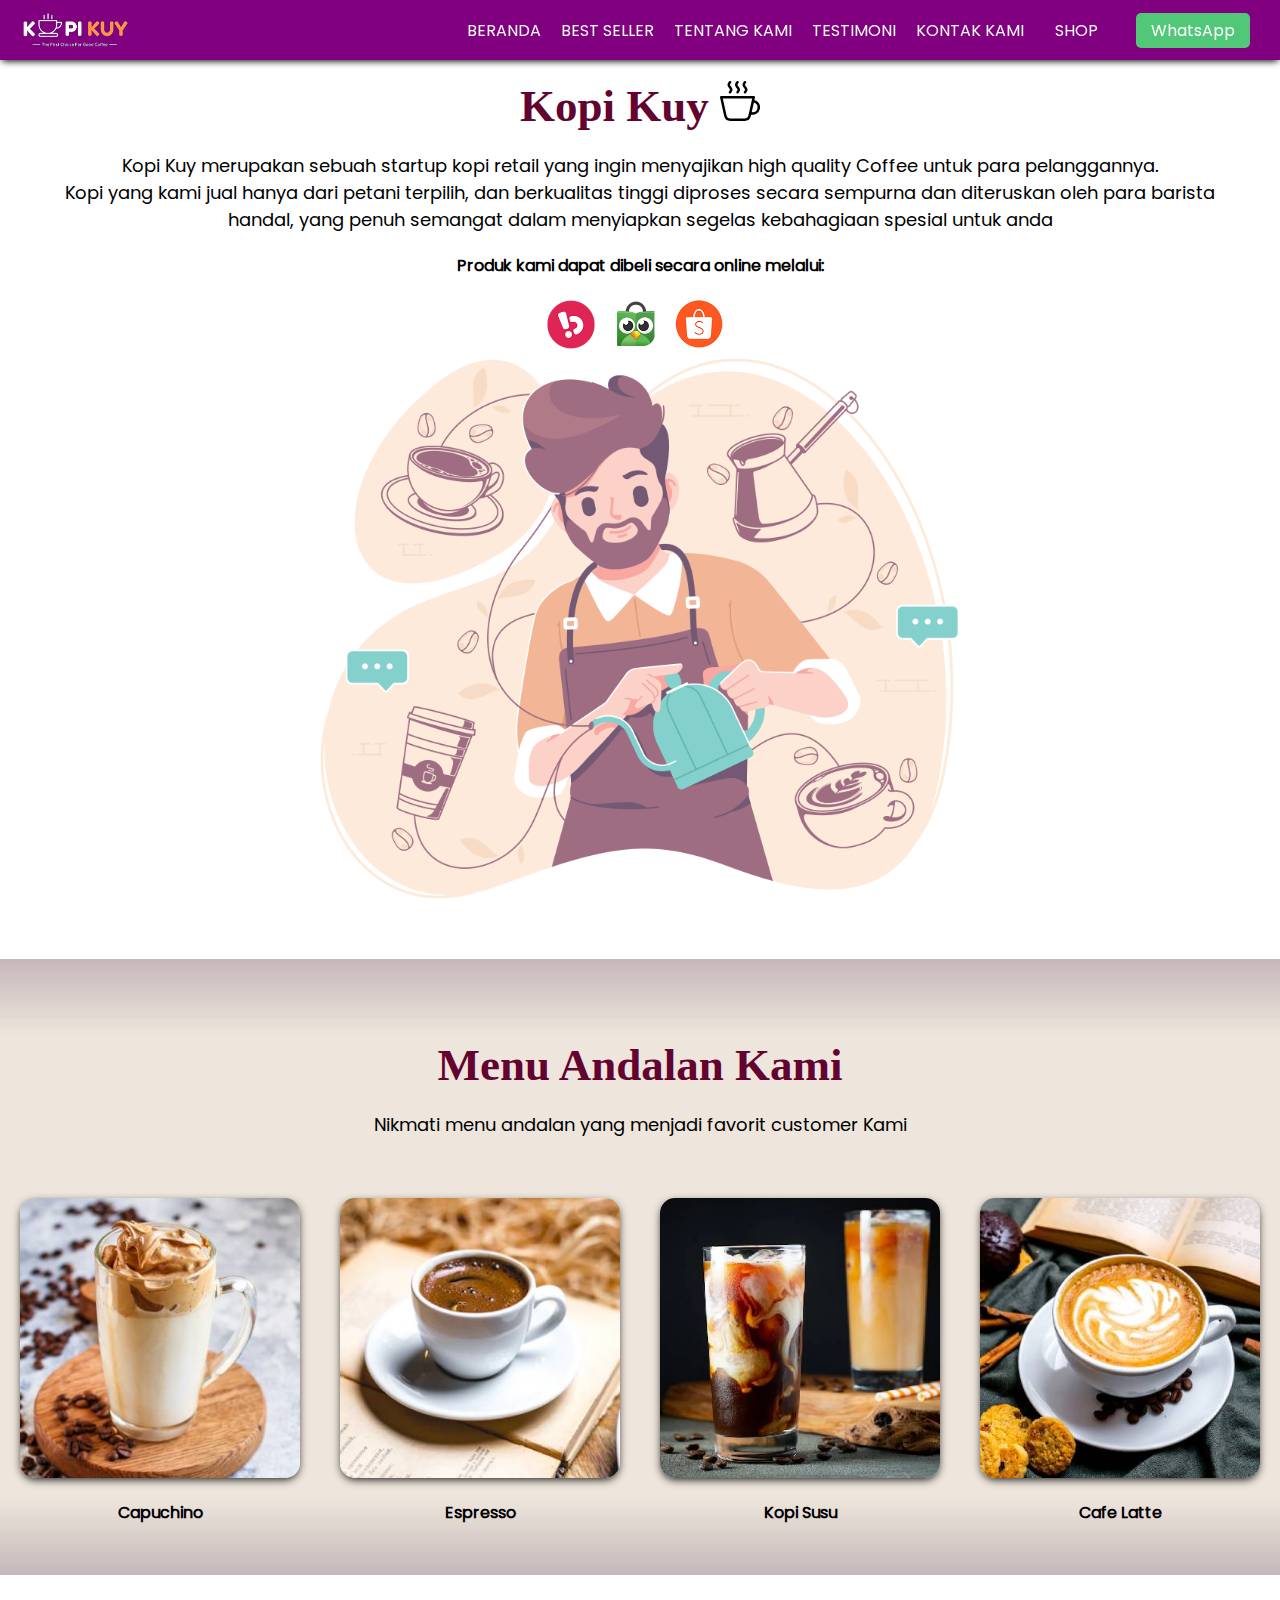
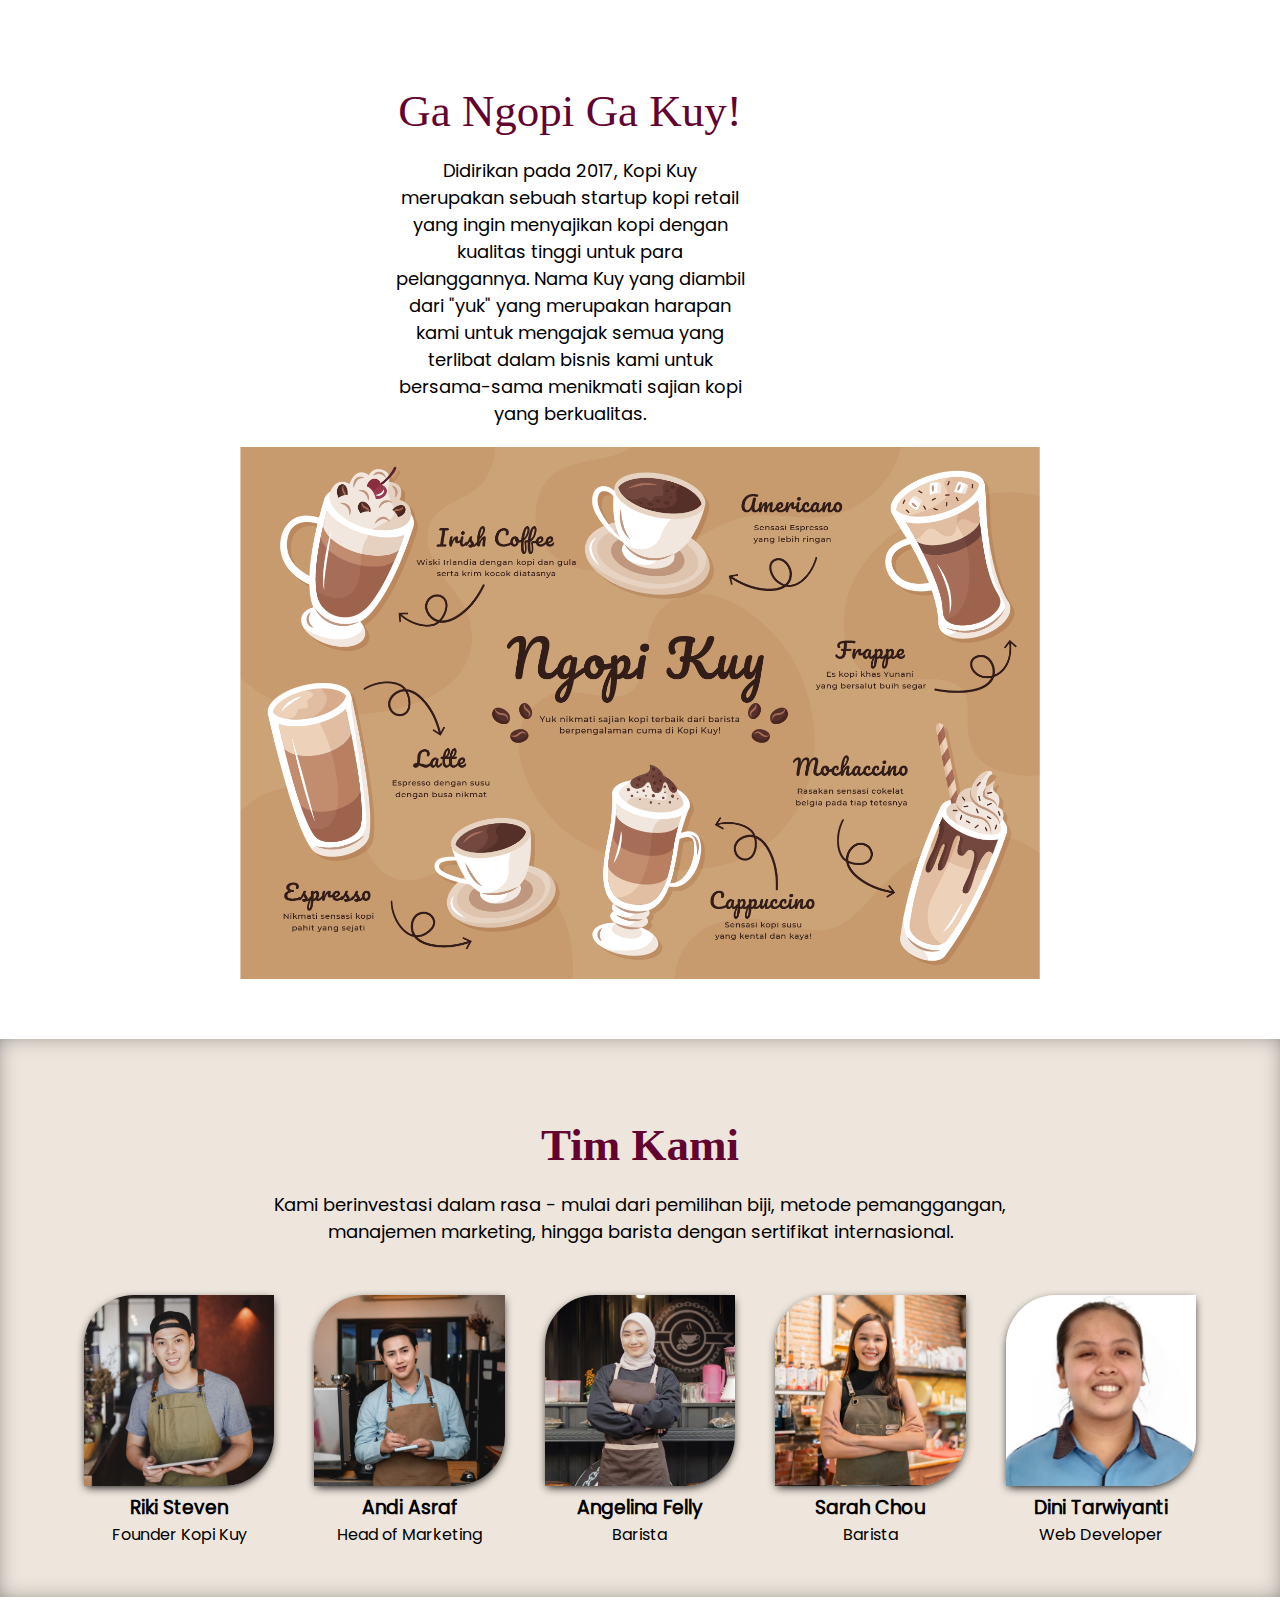
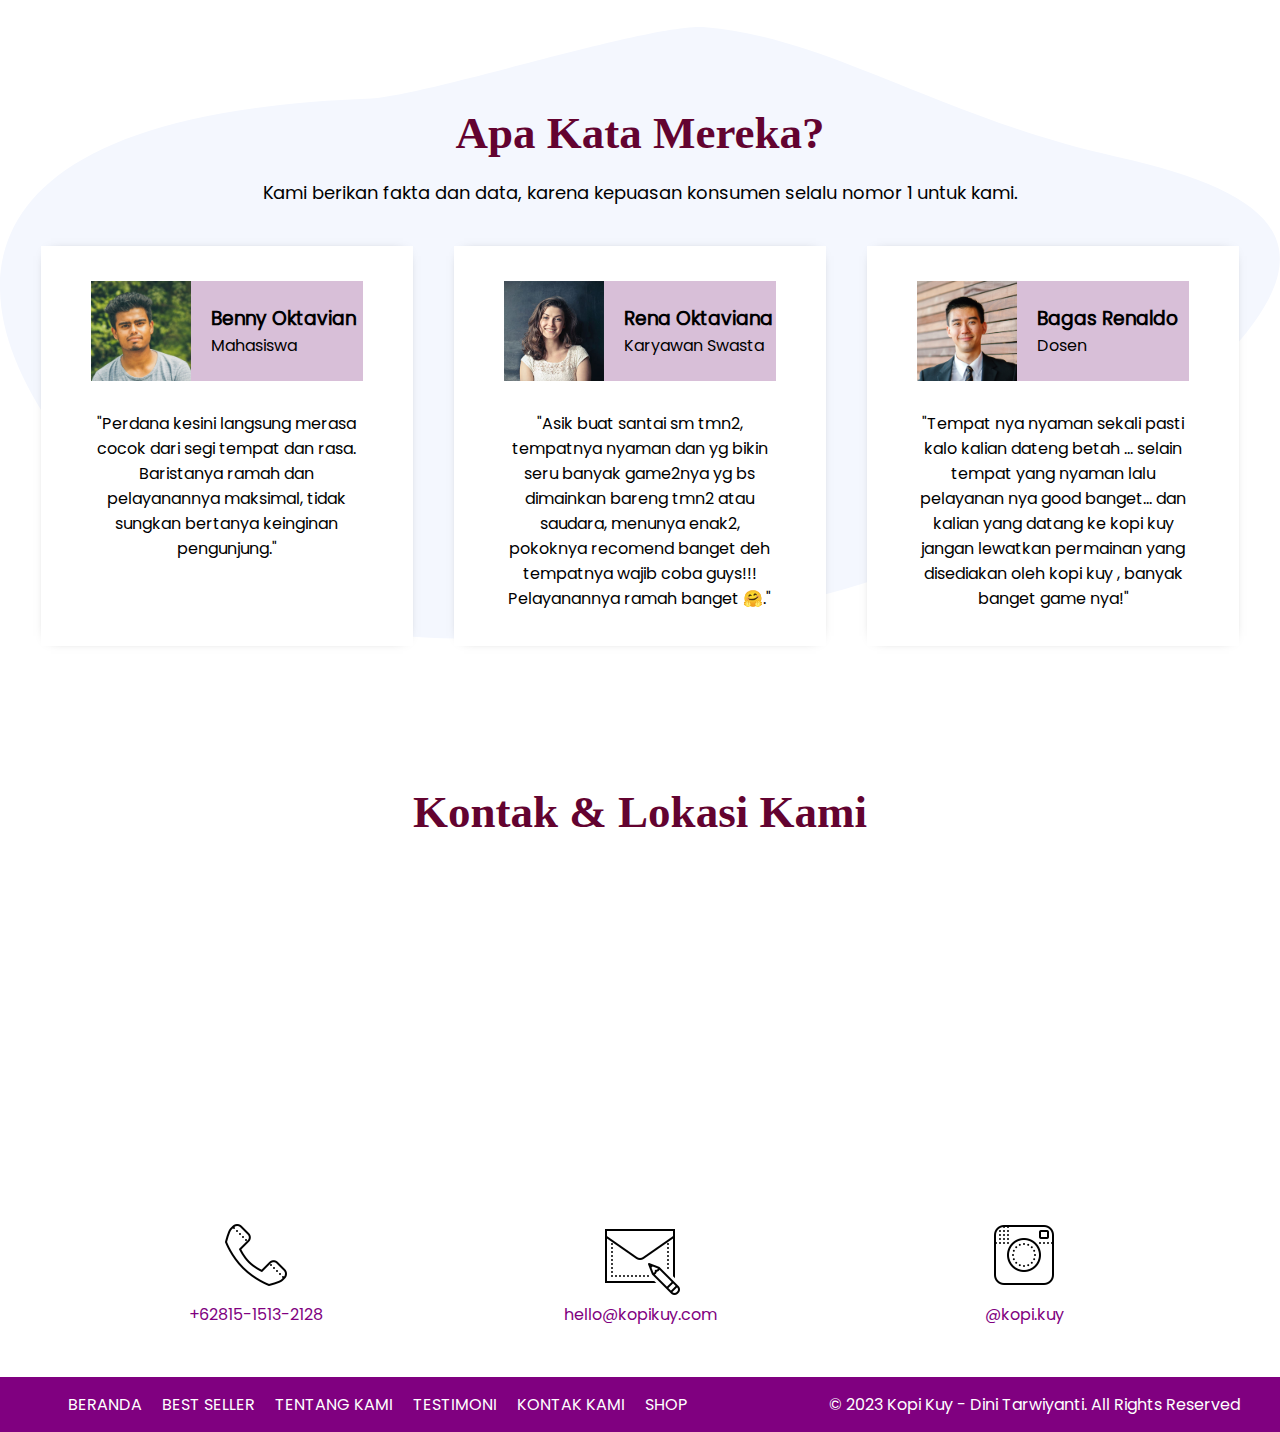
==== commit 0dca3c98: "Update index.html" ====
--- a/index.html
+++ b/index.html
@@ -110,7 +110,7 @@
                 <p>Barista</p>
             </div>
             <div class="col-team">
-                <img src="images/team/dini_developer.png">
+                <img src="images/team/dini_developer.PNG">
                 <h3>Dini Tarwiyanti</h3>
                 <p>Web Developer</p>
             </div>
@@ -203,4 +203,4 @@
 
 </body>
 
-</html>+</html>
--- a/css/style.css
+++ b/css/style.css
@@ -302,10 +302,9 @@
 }
 
 .judul-about-us {
-   margin-bottom: 20px;
+   margin-bottom: 30px;
    font-family: "gilroy";
    font-style: bold;
-   font-size: 45px;
    color: #630330;
 }
 
@@ -321,7 +320,7 @@
       elemen memiliki panjang 800px namun tidak boleh melebihi 100% ukuran layar
    */
    width: 800px;
-   max-width: 50%;
+   max-width: 100%;
 }
 
 .tentang-about-us {
@@ -454,4 +453,50 @@
 footer .navigasi {
    margin-left: 20px;
    margin-right: auto;
-}+}
+
+@media (max-width:800px) {
+
+   h1 {
+      color: burlywood;
+   }
+
+   .navigasi {
+      display: none;
+   }
+
+   .logo {
+      margin-right: auto;
+   }
+
+   .shop {
+      margin-right: 20px;
+   }
+
+   .col-kiri {
+      padding-left: 20px;
+      padding-right: 20px;
+      text-align: center;
+      padding-top: 40px;
+   }
+
+   .col-kiri,
+   .col-kanan {
+      width: 100%;
+   }
+
+   .col-produk,
+   .col-team {
+      width: 50%;
+   }
+
+   .col-review {
+      width: 100%;
+      margin-bottom: 40px;
+   }
+
+   .col-kontak {
+      width: 50%;
+   }
+
+}
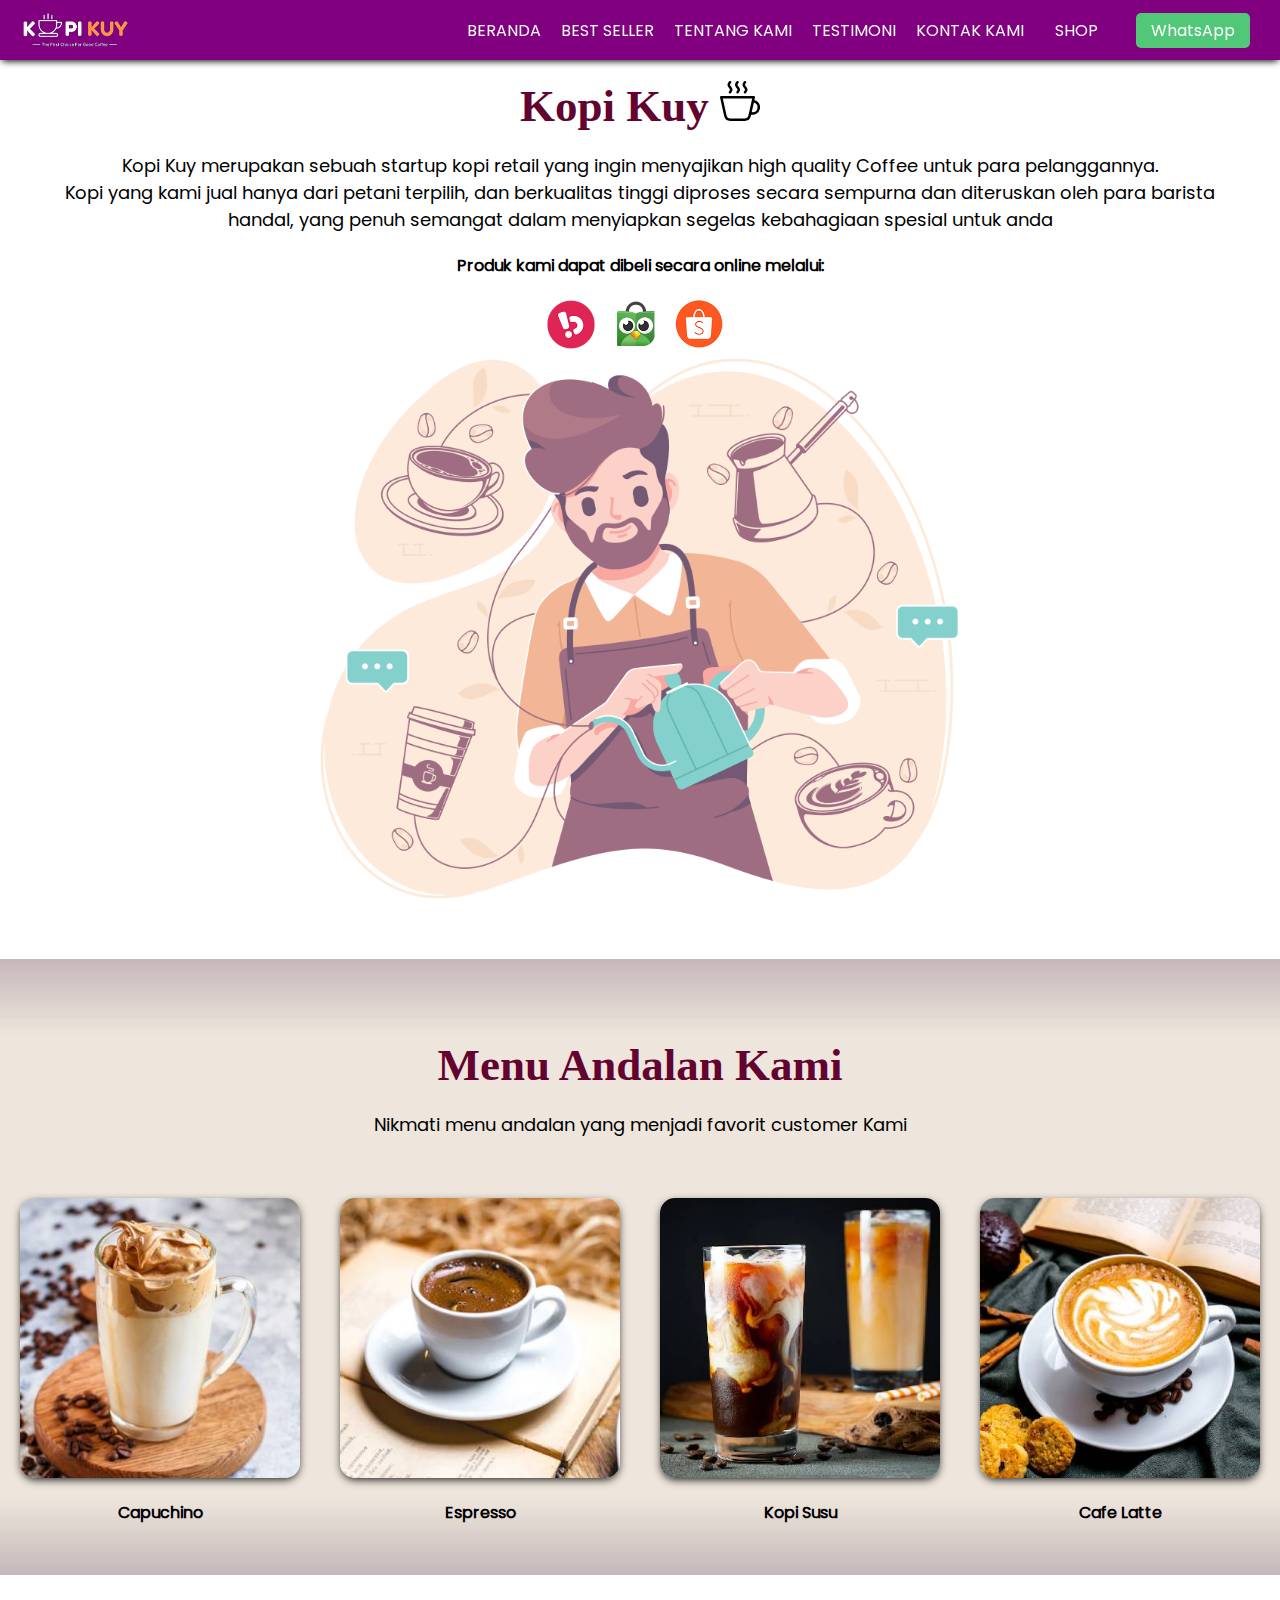
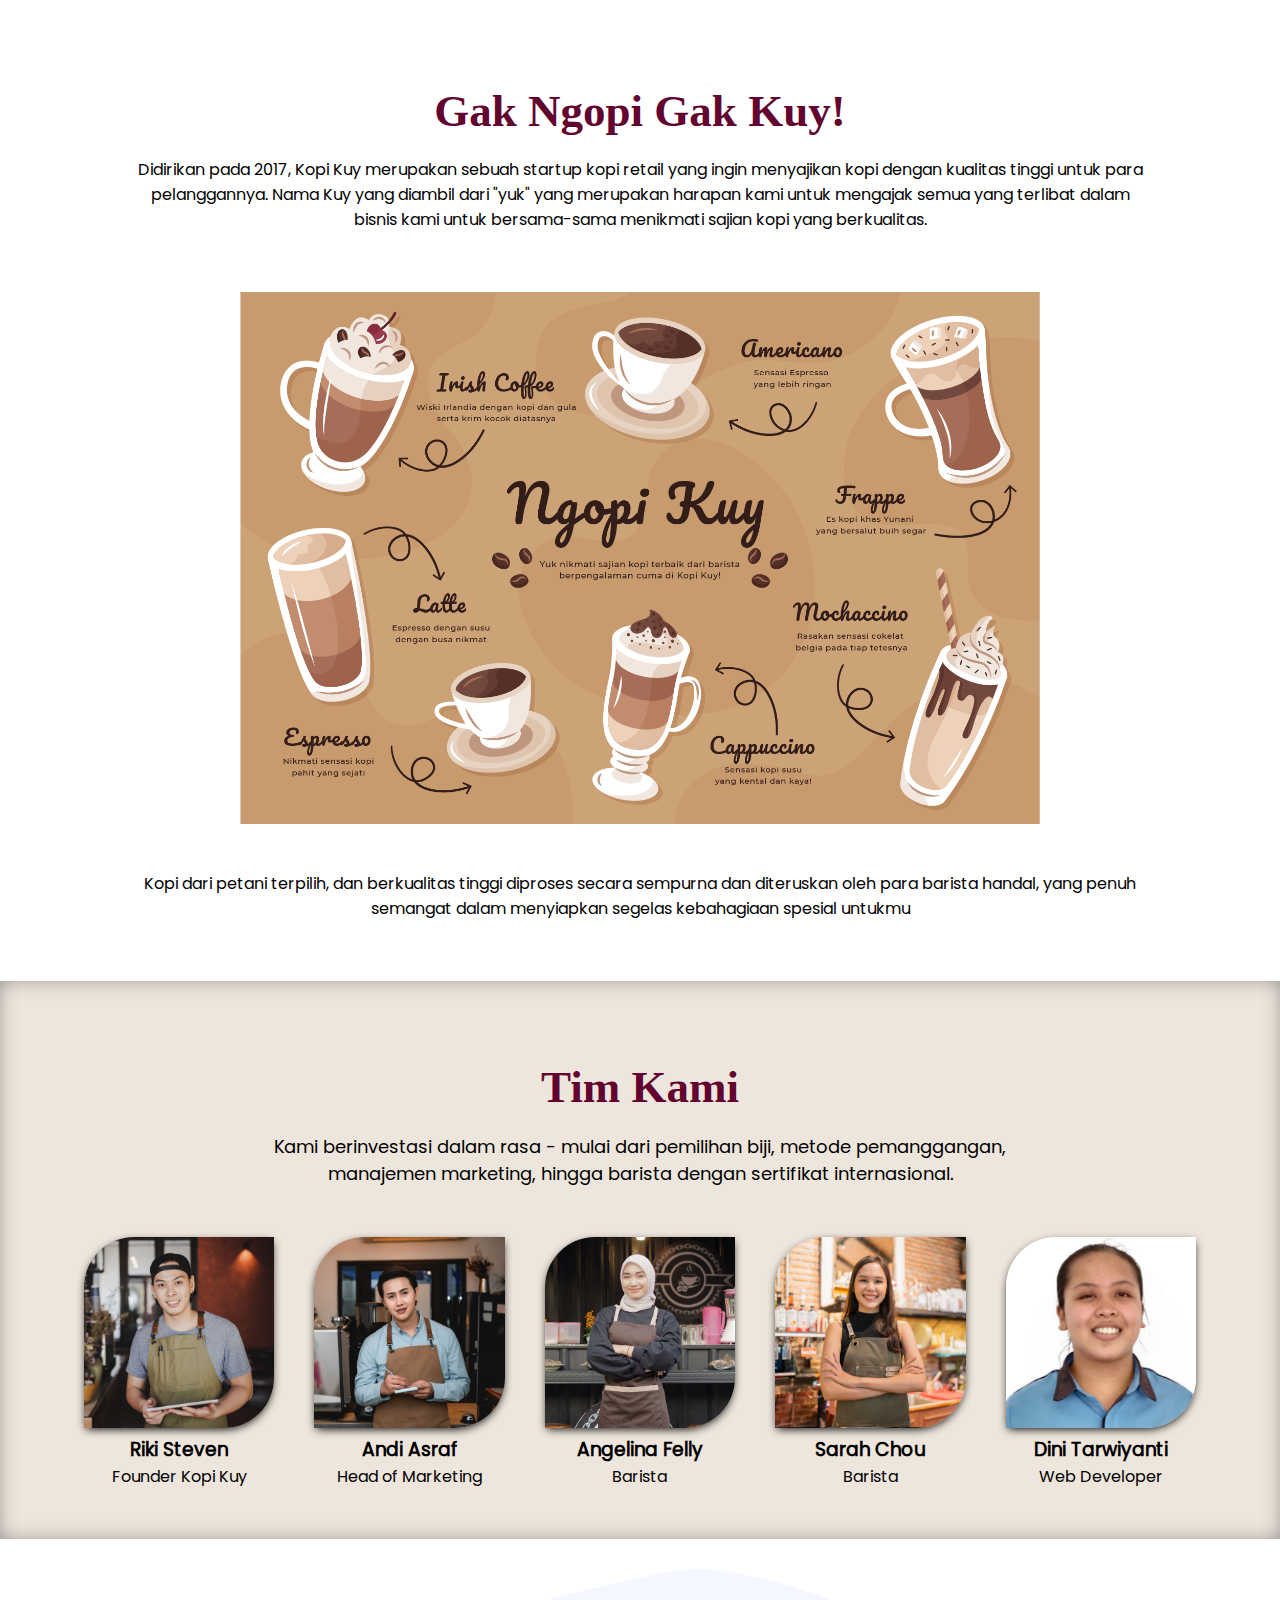
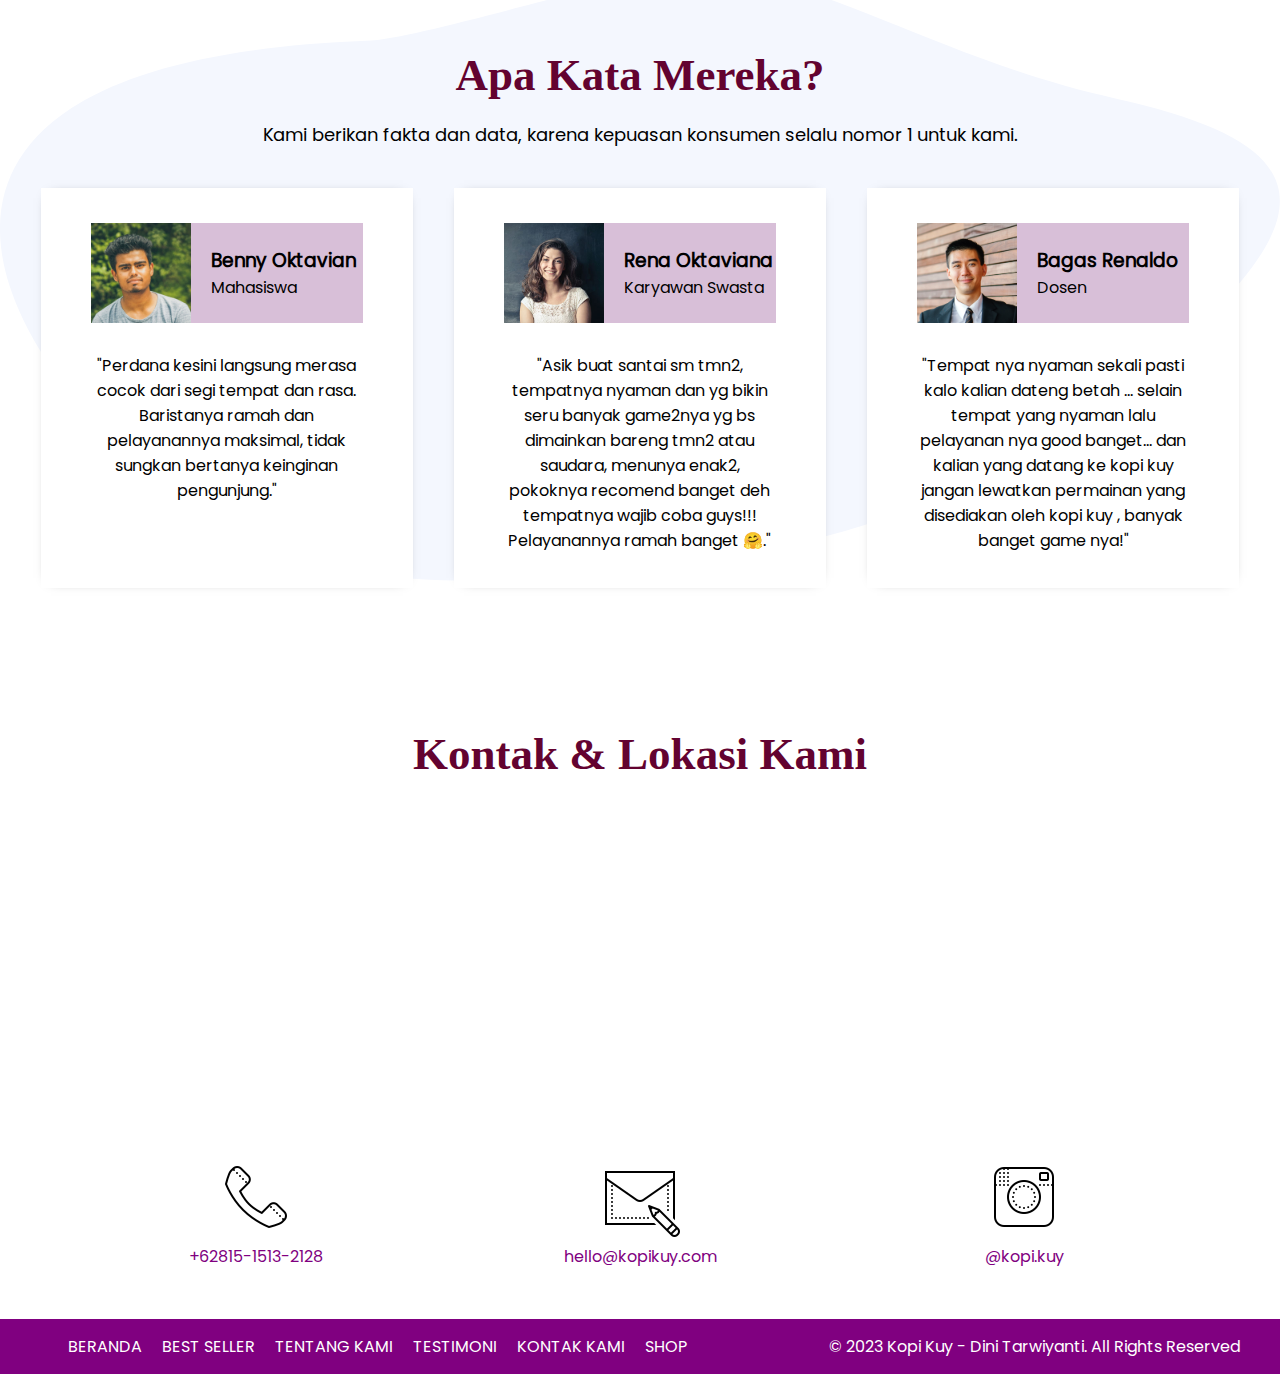
==== commit 6a28c5c5: "Update index.html" ====
--- a/index.html
+++ b/index.html
@@ -73,15 +73,22 @@
     </section>
 
     <section id="about-us" class="about-us">
-        <div class="row">
-            <div class="col-kiri-about";>
-                <p class="judul-header">Ga Ngopi Ga Kuy!</p>
-                <p class="subjudul-header">
-                    Didirikan pada 2017, Kopi Kuy merupakan sebuah startup kopi retail yang ingin menyajikan kopi dengan kualitas tinggi untuk para pelanggannya. Nama Kuy yang diambil dari "yuk" yang merupakan harapan kami untuk mengajak semua yang terlibat dalam bisnis kami untuk bersama-sama menikmati sajian kopi yang berkualitas.
-                </p>
+                  <h2 class="judul-about-us">Gak Ngopi Gak Kuy!</h2>
+                  <p class="tentang-about-us">
+                    Didirikan pada 2017, Kopi Kuy merupakan sebuah startup kopi retail yang ingin menyajikan kopi
+                    dengan kualitas tinggi
+                    untuk para pelanggannya. Nama Kuy yang diambil dari "yuk" yang merupakan harapan kami untuk
+                    mengajak semua yang terlibat dalam bisnis kami untuk bersama-sama menikmati sajian kopi yang
+                    berkualitas.
+                  </p>
             </div>
 
             <img class="col-kanan-about" src="images/aset_kopi_jumbo.png">
+             <p class="penjelasan-about-us">
+
+            Kopi dari petani terpilih, dan berkualitas tinggi diproses secara sempurna dan diteruskan oleh para barista handal,
+            yang penuh semangat dalam menyiapkan segelas kebahagiaan spesial untukmu
+        </p>
     </section>
 
     <section class="our-team" id="our-team">
--- a/css/style.css
+++ b/css/style.css
@@ -302,9 +302,10 @@
 }
 
 .judul-about-us {
-   margin-bottom: 30px;
+   margin-bottom: 20px;
    font-family: "gilroy";
    font-style: bold;
+   font-size: 45px;
    color: #630330;
 }
 
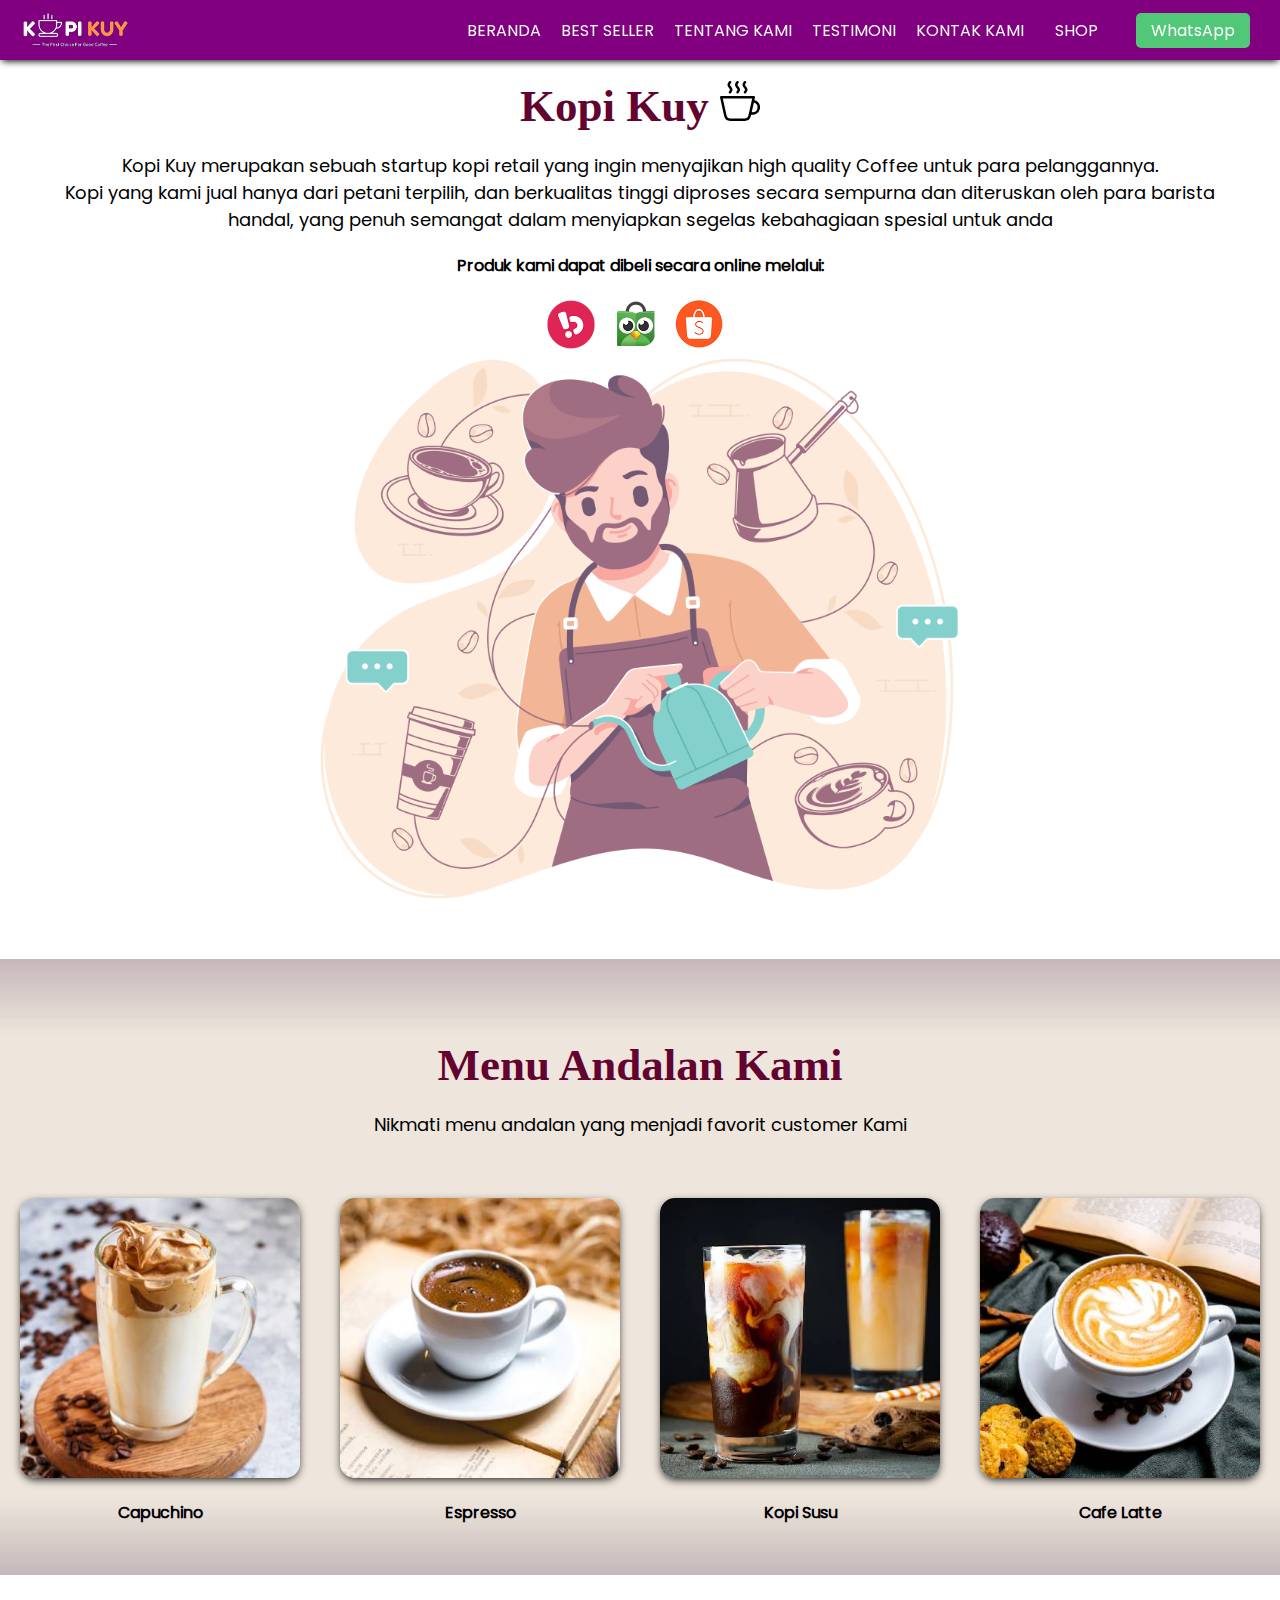
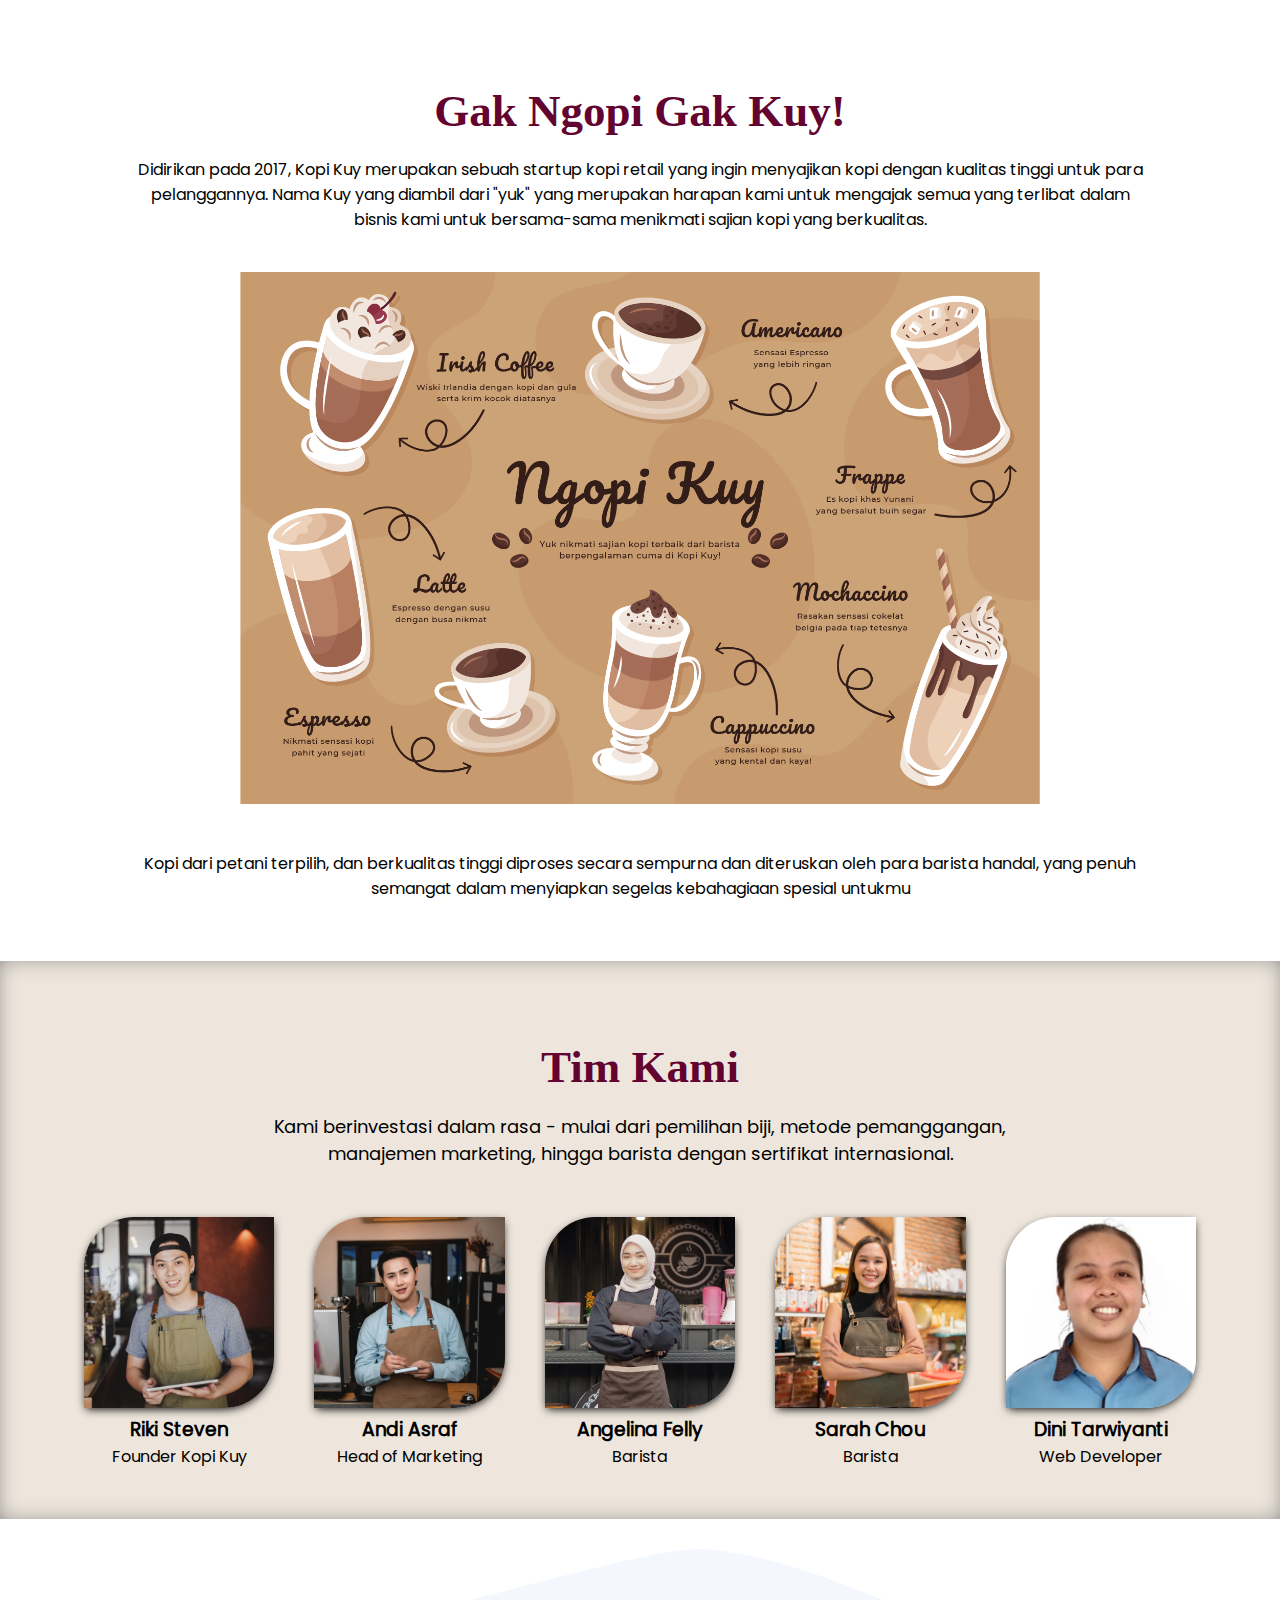
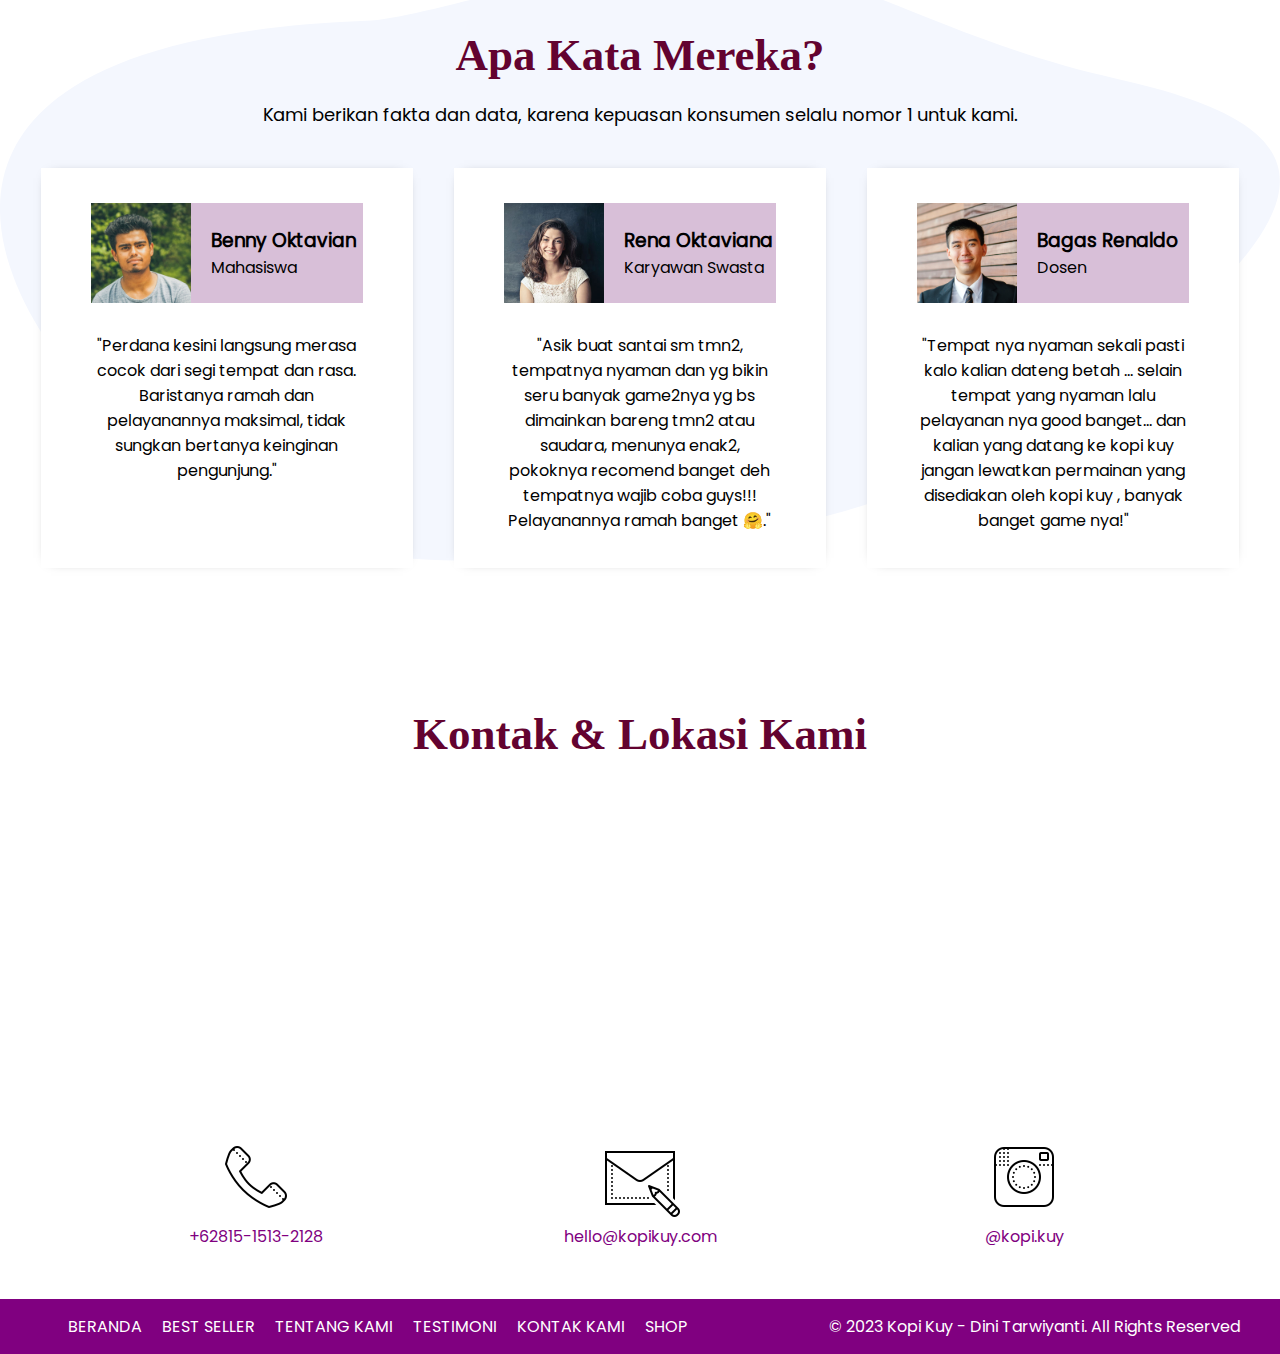
==== commit 5d177493: "Update index.html" ====
--- a/index.html
+++ b/index.html
@@ -73,20 +73,18 @@
     </section>
 
     <section id="about-us" class="about-us">
-                  <h2 class="judul-about-us">Gak Ngopi Gak Kuy!</h2>
-                  <p class="tentang-about-us">
-                    Didirikan pada 2017, Kopi Kuy merupakan sebuah startup kopi retail yang ingin menyajikan kopi
-                    dengan kualitas tinggi
-                    untuk para pelanggannya. Nama Kuy yang diambil dari "yuk" yang merupakan harapan kami untuk
-                    mengajak semua yang terlibat dalam bisnis kami untuk bersama-sama menikmati sajian kopi yang
-                    berkualitas.
-                  </p>
-            </div>
-
-            <img class="col-kanan-about" src="images/aset_kopi_jumbo.png">
-             <p class="penjelasan-about-us">
-
-            Kopi dari petani terpilih, dan berkualitas tinggi diproses secara sempurna dan diteruskan oleh para barista handal,
+        <h2 class="judul-about-us">Gak Ngopi Gak Kuy!</h2>
+        <p class="tentang-about-us">
+            Didirikan pada 2017, Kopi Kuy merupakan sebuah startup kopi retail yang ingin menyajikan kopi
+            dengan kualitas tinggi
+            untuk para pelanggannya. Nama Kuy yang diambil dari "yuk" yang merupakan harapan kami untuk
+            mengajak semua yang terlibat dalam bisnis kami untuk bersama-sama menikmati sajian kopi yang
+            berkualitas.
+        </p>
+        <img src="images/aset_kopi_jumbo.png">
+        <p class="penjelasan-about-us">
+            Kopi dari petani terpilih, dan berkualitas tinggi diproses secara sempurna dan diteruskan
+            oleh para barista handal,
             yang penuh semangat dalam menyiapkan segelas kebahagiaan spesial untukmu
         </p>
     </section>
